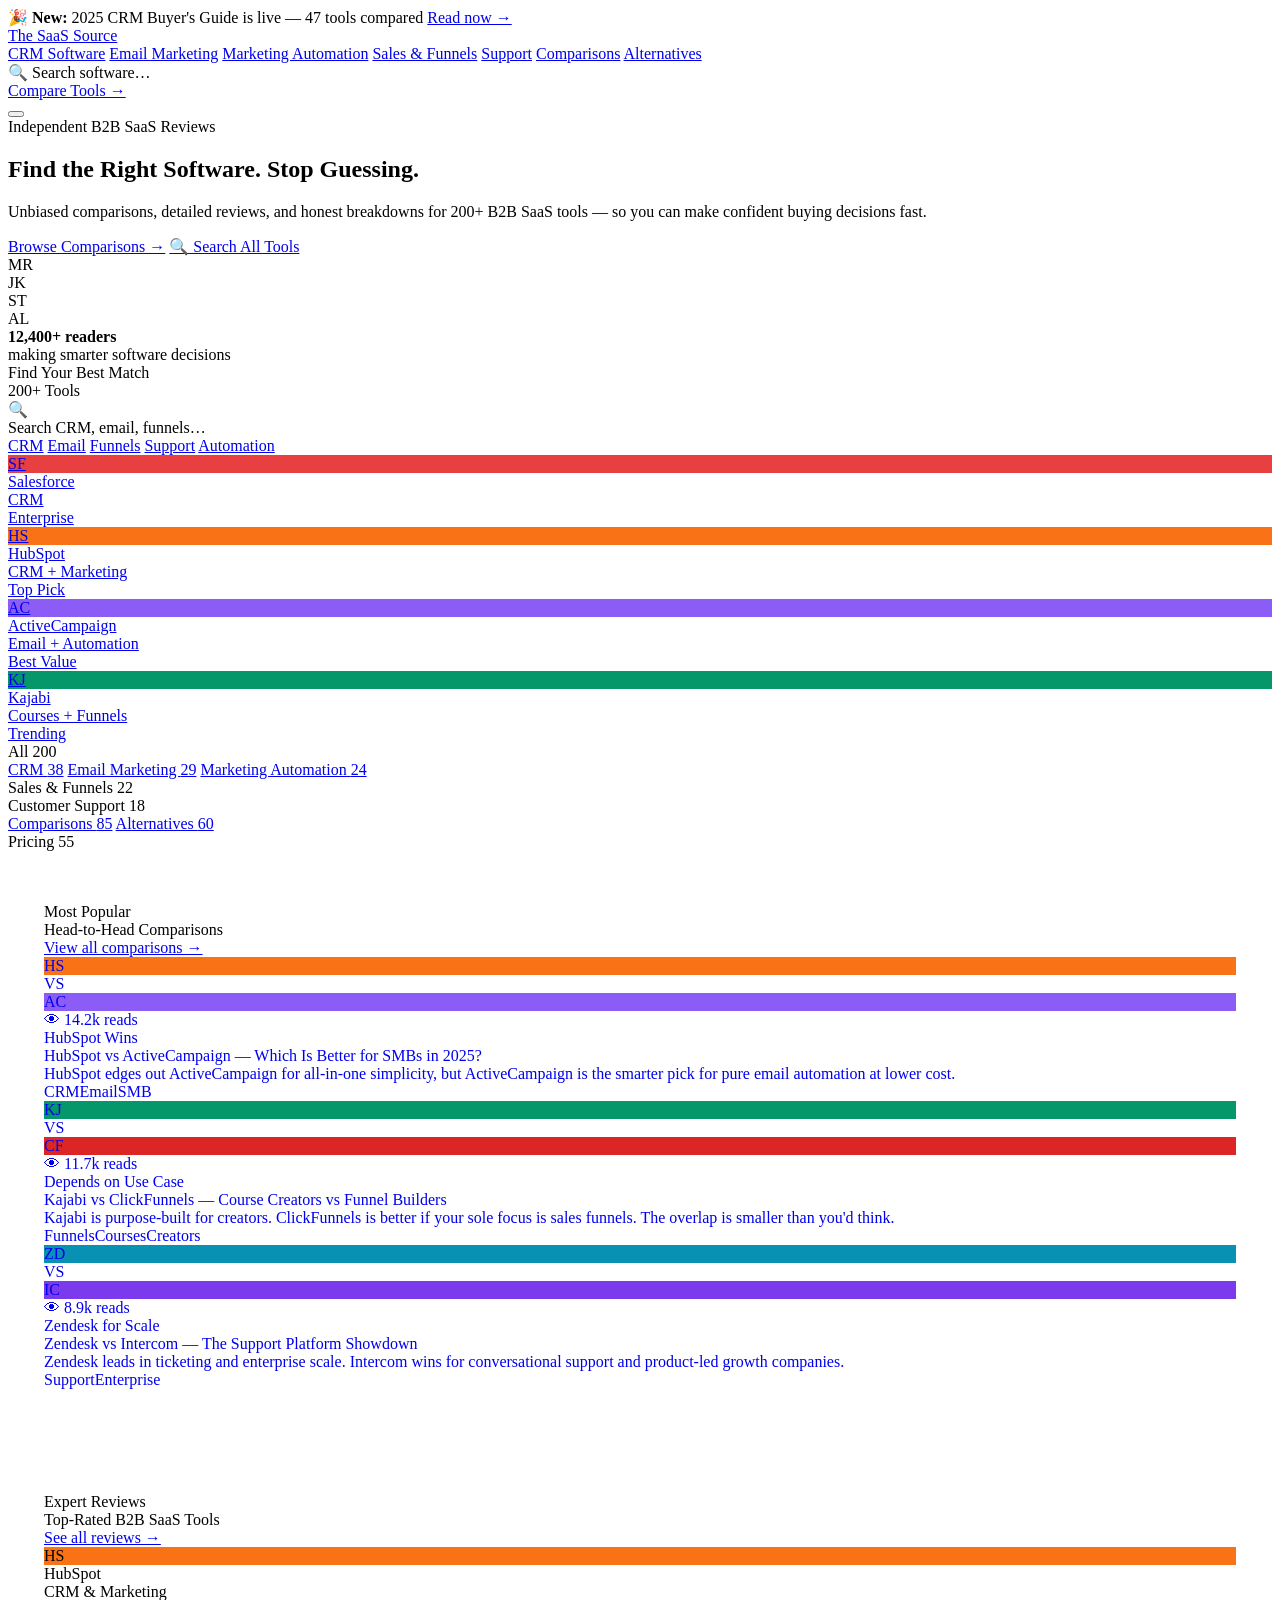
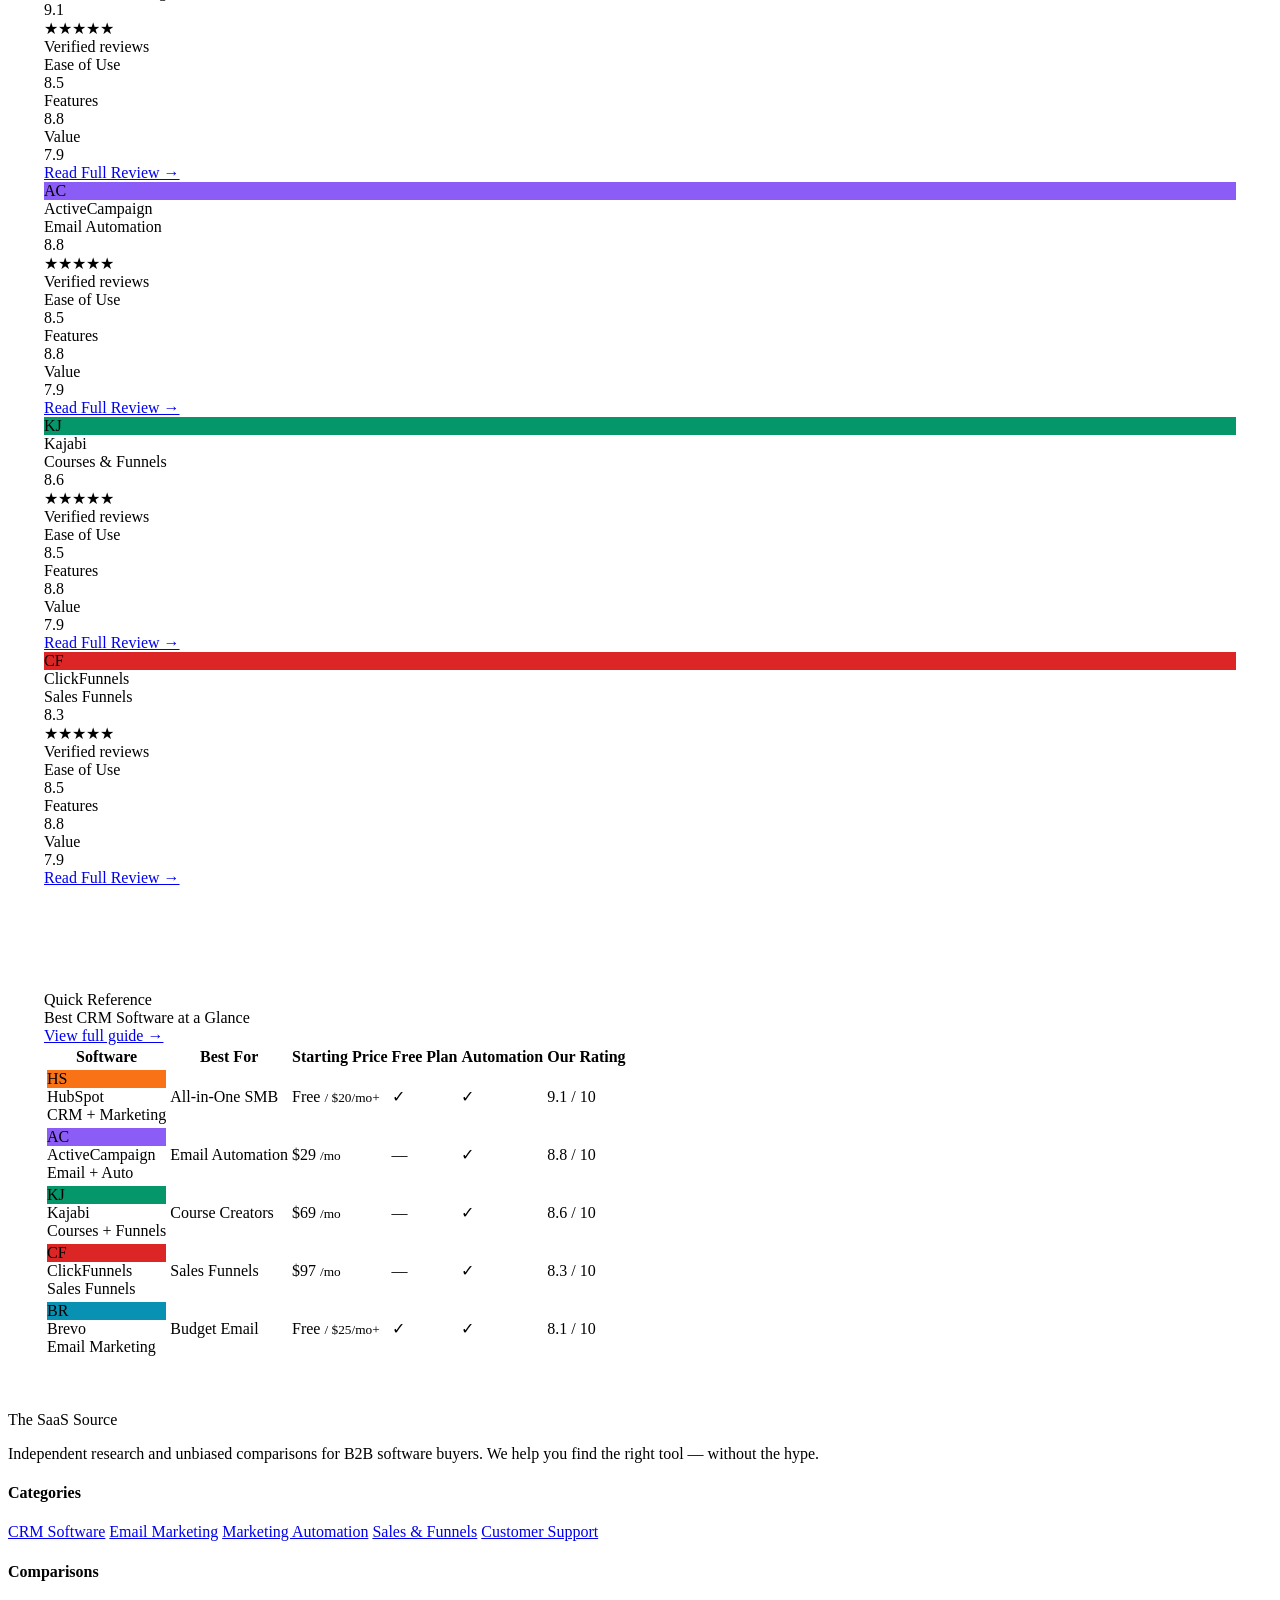
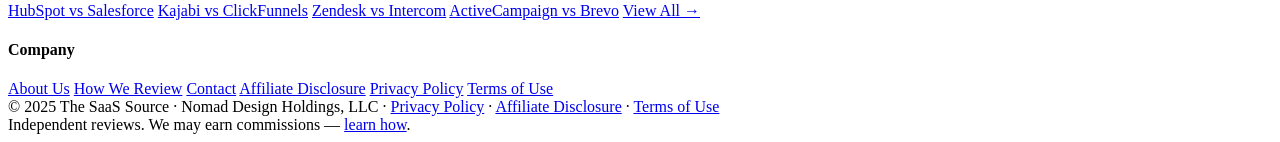
==== index.html @ ffb7ed8c "Add files via upload" ====
<!DOCTYPE html>
<html lang="en">
<head>
<meta charset="UTF-8">
<meta name="viewport" content="width=device-width, initial-scale=1.0">
<title>Home — The SaaS Source</title>
<link href="https://fonts.googleapis.com/css2?family=Syne:wght@400;600;700;800&family=DM+Sans:ital,opsz,wght@0,9..40,300;0,9..40,400;0,9..40,500;0,9..40,600;1,9..40,400&display=swap" rel="stylesheet">
<link rel="stylesheet" href="css/styles.css">
</head>
<body>
<!-- Announcement Bar -->
<div class="announce">
  <span>🎉 <strong>New:</strong> 2025 CRM Buyer's Guide is live — 47 tools compared</span>
  <a href="#">Read now →</a>
</div>
<!-- Navigation -->
<nav class="nav">
  <a href="index.html" class="nav-logo">
    <span class="nav-logo-text">The <span class="accent">SaaS</span> Source</span>
  </a>
  <div class="nav-links">
    <a href="category-crm.html" class="nav-link">CRM Software</a>
    <a href="category-email-marketing.html" class="nav-link">Email Marketing</a>
    <a href="category-marketing-automation.html" class="nav-link">Marketing Automation</a>
    <a href="#" class="nav-link">Sales & Funnels</a>
    <a href="#" class="nav-link">Support</a>
    <a href="comparison-template.html" class="nav-link">Comparisons</a>
    <a href="alternatives-template.html" class="nav-link">Alternatives</a>
  </div>
  <div class="nav-right">
    <div class="nav-search">🔍 Search software…</div>
    <a href="comparison-template.html" class="nav-btn">Compare Tools →</a>
  </div>
  <button class="nav-toggle"><span></span><span></span><span></span></button>
</nav>

<!-- Hero -->
<section class="hero">
  <div class="hero-left">
    <div class="hero-eyebrow"><div class="eyebrow-dot"></div> Independent B2B SaaS Reviews</div>
    <h1>Find the <span class="accent">Right Software.</span> Stop Guessing.</h1>
    <p class="hero-sub">Unbiased comparisons, detailed reviews, and honest breakdowns for 200+ B2B SaaS tools — so you can make confident buying decisions fast.</p>
    <div class="hero-actions">
      <a href="comparison-template.html" class="btn-primary">Browse Comparisons →</a>
      <a href="category-crm.html" class="btn-ghost">🔍 Search All Tools</a>
    </div>
    <div class="hero-social">
      <div class="s-avatars">
        <div class="s-avatar av1">MR</div>
        <div class="s-avatar av2">JK</div>
        <div class="s-avatar av3">ST</div>
        <div class="s-avatar av4">AL</div>
      </div>
      <div class="social-text"><strong>12,400+ readers</strong><br>making smarter software decisions</div>
    </div>
  </div>
  <div class="hero-right">
    <div class="hero-card">
      <div class="hc-header">
        <div class="hc-title">Find Your Best Match</div>
        <div class="hc-badge">200+ Tools</div>
      </div>
      <div class="hc-search"><span>🔍</span><div class="hc-search-text">Search CRM, email, funnels…</div></div>
      <div class="hc-tags">
        <a href="category-crm.html" class="hc-tag on">CRM</a>
        <a href="category-email-marketing.html" class="hc-tag">Email</a>
        <a href="#" class="hc-tag">Funnels</a>
        <a href="#" class="hc-tag">Support</a>
        <a href="category-marketing-automation.html" class="hc-tag">Automation</a>
      </div>
      <div class="hc-items">
        <a href="review-template.html" class="hc-item"><div class="hc-ico" style="background:#E84040;">SF</div><div class="hc-meta"><div class="hc-name">Salesforce</div><div class="hc-cat">CRM</div></div><div class="hc-pill pill-amber">Enterprise</div></a>
        <a href="review-template.html" class="hc-item"><div class="hc-ico" style="background:#F97316;">HS</div><div class="hc-meta"><div class="hc-name">HubSpot</div><div class="hc-cat">CRM + Marketing</div></div><div class="hc-pill pill-green">Top Pick</div></a>
        <a href="review-template.html" class="hc-item"><div class="hc-ico" style="background:#8B5CF6;">AC</div><div class="hc-meta"><div class="hc-name">ActiveCampaign</div><div class="hc-cat">Email + Automation</div></div><div class="hc-pill pill-blue">Best Value</div></a>
        <a href="review-template.html" class="hc-item"><div class="hc-ico" style="background:#059669;">KJ</div><div class="hc-meta"><div class="hc-name">Kajabi</div><div class="hc-cat">Courses + Funnels</div></div><div class="hc-pill pill-blue">Trending</div></a>
      </div>
    </div>
  </div>
</section>

<!-- Category Bar -->
<div class="catbar">
  <div class="catbar-inner">
    <div class="cat-item on">All <span class="cat-cnt">200</span></div>
    <a href="category-crm.html" class="cat-item">CRM <span class="cat-cnt">38</span></a>
    <a href="category-email-marketing.html" class="cat-item">Email Marketing <span class="cat-cnt">29</span></a>
    <a href="category-marketing-automation.html" class="cat-item">Marketing Automation <span class="cat-cnt">24</span></a>
    <div class="cat-item">Sales &amp; Funnels <span class="cat-cnt">22</span></div>
    <div class="cat-item">Customer Support <span class="cat-cnt">18</span></div>
    <a href="comparison-template.html" class="cat-item">Comparisons <span class="cat-cnt">85</span></a>
    <a href="alternatives-template.html" class="cat-item">Alternatives <span class="cat-cnt">60</span></a>
    <div class="cat-item">Pricing <span class="cat-cnt">55</span></div>
  </div>
</div>

<!-- Featured Comparisons -->
<section class="section-full">
  <div style="max-width:1200px;margin:0 auto;padding:52px 36px;">
    <div class="sec-head">
      <div>
        <div class="sec-eyebrow">Most Popular</div>
        <div class="sec-title">Head-to-Head Comparisons</div>
      </div>
      <a href="comparison-template.html" class="sec-link">View all comparisons →</a>
    </div>
    <div class="comp-grid">
      <a href="comparison-template.html" class="comp-card" style="text-decoration:none;">
        <div class="cc-top">
          <div class="vs-row"><div class="p-badge" style="background:#F97316;">HS</div><div class="vs-sep">VS</div><div class="p-badge" style="background:#8B5CF6;">AC</div></div>
          <div class="cc-meta"><div class="cc-reads">👁 14.2k reads</div><div class="cc-verdict">HubSpot Wins</div></div>
        </div>
        <div class="cc-body">
          <div class="cc-title">HubSpot vs ActiveCampaign — Which Is Better for SMBs in 2025?</div>
          <div class="cc-snip">HubSpot edges out ActiveCampaign for all-in-one simplicity, but ActiveCampaign is the smarter pick for pure email automation at lower cost.</div>
          <div class="cc-tags"><span class="cc-tag">CRM</span><span class="cc-tag">Email</span><span class="cc-tag">SMB</span></div>
        </div>
      </a>
      <a href="comparison-template.html" class="comp-card" style="text-decoration:none;">
        <div class="cc-top">
          <div class="vs-row"><div class="p-badge" style="background:#059669;">KJ</div><div class="vs-sep">VS</div><div class="p-badge" style="background:#DC2626;">CF</div></div>
          <div class="cc-meta"><div class="cc-reads">👁 11.7k reads</div><div class="cc-verdict">Depends on Use Case</div></div>
        </div>
        <div class="cc-body">
          <div class="cc-title">Kajabi vs ClickFunnels — Course Creators vs Funnel Builders</div>
          <div class="cc-snip">Kajabi is purpose-built for creators. ClickFunnels is better if your sole focus is sales funnels. The overlap is smaller than you'd think.</div>
          <div class="cc-tags"><span class="cc-tag">Funnels</span><span class="cc-tag">Courses</span><span class="cc-tag">Creators</span></div>
        </div>
      </a>
      <a href="comparison-template.html" class="comp-card" style="text-decoration:none;">
        <div class="cc-top">
          <div class="vs-row"><div class="p-badge" style="background:#0891B2;">ZD</div><div class="vs-sep">VS</div><div class="p-badge" style="background:#7C3AED;">IC</div></div>
          <div class="cc-meta"><div class="cc-reads">👁 8.9k reads</div><div class="cc-verdict">Zendesk for Scale</div></div>
        </div>
        <div class="cc-body">
          <div class="cc-title">Zendesk vs Intercom — The Support Platform Showdown</div>
          <div class="cc-snip">Zendesk leads in ticketing and enterprise scale. Intercom wins for conversational support and product-led growth companies.</div>
          <div class="cc-tags"><span class="cc-tag">Support</span><span class="cc-tag">Enterprise</span></div>
        </div>
      </a>
    </div>
  </div>
</section>

<!-- Top Reviewed -->
<section class="section-full alt">
  <div style="max-width:1200px;margin:0 auto;padding:52px 36px;">
    <div class="sec-head">
      <div>
        <div class="sec-eyebrow">Expert Reviews</div>
        <div class="sec-title">Top-Rated B2B SaaS Tools</div>
      </div>
      <a href="category-crm.html" class="sec-link">See all reviews →</a>
    </div>
    <div class="rev-grid">
<div class="rev-card">
  <div class="rev-stripe" style="background:#F97316;"></div>
  <div class="rev-body">
    <div class="rv-head">
      <div class="rv-logo" style="background:#F97316;">HS</div>
      <div><div class="rv-name">HubSpot</div><div class="rv-cat">CRM & Marketing</div></div>
    </div>
    <div class="rv-score">
      <div class="rv-num">9.1</div>
      <div><div class="rv-stars">★★★★★</div><div class="rv-cnt">Verified reviews</div></div>
    </div>
    <div class="rv-bars">
      <div class="rv-bar-row"><div class="rv-bar-lbl">Ease of Use</div><div class="rv-bar-track"><div class="rv-bar-fill" style="width:85%;"></div></div><div class="rv-bar-val">8.5</div></div>
      <div class="rv-bar-row"><div class="rv-bar-lbl">Features</div><div class="rv-bar-track"><div class="rv-bar-fill" style="width:88%;"></div></div><div class="rv-bar-val">8.8</div></div>
      <div class="rv-bar-row"><div class="rv-bar-lbl">Value</div><div class="rv-bar-track"><div class="rv-bar-fill" style="width:79%;"></div></div><div class="rv-bar-val">7.9</div></div>
    </div>
    <a href="review-template.html" class="rv-tag">Read Full Review →</a>
  </div>
</div><div class="rev-card">
  <div class="rev-stripe" style="background:#8B5CF6;"></div>
  <div class="rev-body">
    <div class="rv-head">
      <div class="rv-logo" style="background:#8B5CF6;">AC</div>
      <div><div class="rv-name">ActiveCampaign</div><div class="rv-cat">Email Automation</div></div>
    </div>
    <div class="rv-score">
      <div class="rv-num">8.8</div>
      <div><div class="rv-stars">★★★★★</div><div class="rv-cnt">Verified reviews</div></div>
    </div>
    <div class="rv-bars">
      <div class="rv-bar-row"><div class="rv-bar-lbl">Ease of Use</div><div class="rv-bar-track"><div class="rv-bar-fill" style="width:85%;"></div></div><div class="rv-bar-val">8.5</div></div>
      <div class="rv-bar-row"><div class="rv-bar-lbl">Features</div><div class="rv-bar-track"><div class="rv-bar-fill" style="width:88%;"></div></div><div class="rv-bar-val">8.8</div></div>
      <div class="rv-bar-row"><div class="rv-bar-lbl">Value</div><div class="rv-bar-track"><div class="rv-bar-fill" style="width:79%;"></div></div><div class="rv-bar-val">7.9</div></div>
    </div>
    <a href="review-template.html" class="rv-tag">Read Full Review →</a>
  </div>
</div><div class="rev-card">
  <div class="rev-stripe" style="background:#059669;"></div>
  <div class="rev-body">
    <div class="rv-head">
      <div class="rv-logo" style="background:#059669;">KJ</div>
      <div><div class="rv-name">Kajabi</div><div class="rv-cat">Courses & Funnels</div></div>
    </div>
    <div class="rv-score">
      <div class="rv-num">8.6</div>
      <div><div class="rv-stars">★★★★★</div><div class="rv-cnt">Verified reviews</div></div>
    </div>
    <div class="rv-bars">
      <div class="rv-bar-row"><div class="rv-bar-lbl">Ease of Use</div><div class="rv-bar-track"><div class="rv-bar-fill" style="width:85%;"></div></div><div class="rv-bar-val">8.5</div></div>
      <div class="rv-bar-row"><div class="rv-bar-lbl">Features</div><div class="rv-bar-track"><div class="rv-bar-fill" style="width:88%;"></div></div><div class="rv-bar-val">8.8</div></div>
      <div class="rv-bar-row"><div class="rv-bar-lbl">Value</div><div class="rv-bar-track"><div class="rv-bar-fill" style="width:79%;"></div></div><div class="rv-bar-val">7.9</div></div>
    </div>
    <a href="review-template.html" class="rv-tag">Read Full Review →</a>
  </div>
</div><div class="rev-card">
  <div class="rev-stripe" style="background:#DC2626;"></div>
  <div class="rev-body">
    <div class="rv-head">
      <div class="rv-logo" style="background:#DC2626;">CF</div>
      <div><div class="rv-name">ClickFunnels</div><div class="rv-cat">Sales Funnels</div></div>
    </div>
    <div class="rv-score">
      <div class="rv-num">8.3</div>
      <div><div class="rv-stars">★★★★★</div><div class="rv-cnt">Verified reviews</div></div>
    </div>
    <div class="rv-bars">
      <div class="rv-bar-row"><div class="rv-bar-lbl">Ease of Use</div><div class="rv-bar-track"><div class="rv-bar-fill" style="width:85%;"></div></div><div class="rv-bar-val">8.5</div></div>
      <div class="rv-bar-row"><div class="rv-bar-lbl">Features</div><div class="rv-bar-track"><div class="rv-bar-fill" style="width:88%;"></div></div><div class="rv-bar-val">8.8</div></div>
      <div class="rv-bar-row"><div class="rv-bar-lbl">Value</div><div class="rv-bar-track"><div class="rv-bar-fill" style="width:79%;"></div></div><div class="rv-bar-val">7.9</div></div>
    </div>
    <a href="review-template.html" class="rv-tag">Read Full Review →</a>
  </div>
</div>
    </div>
  </div>
</section>

<!-- Best-For Table -->
<section class="section-full">
  <div style="max-width:1200px;margin:0 auto;padding:52px 36px;">
    <div class="sec-head">
      <div>
        <div class="sec-eyebrow">Quick Reference</div>
        <div class="sec-title">Best CRM Software at a Glance</div>
      </div>
      <a href="category-crm.html" class="sec-link">View full guide →</a>
    </div>
    <div class="bf-wrap">
      <table class="bf">
        <thead><tr><th>Software</th><th>Best For</th><th>Starting Price</th><th>Free Plan</th><th>Automation</th><th>Our Rating</th></tr></thead>
        <tbody>
          <tr>
            <td><div class="td-prod"><div class="td-ico" style="background:#F97316;">HS</div><div><div class="td-name">HubSpot</div><div class="td-cat">CRM + Marketing</div></div></div></td>
            <td><span class="bf-pill bf-pill-blue">All-in-One SMB</span></td>
            <td><span class="td-price">Free <small>/ $20/mo+</small></span></td>
            <td><span class="check">✓</span></td>
            <td><span class="check">✓</span></td>
            <td><span class="bf-pill bf-pill-green">9.1 / 10</span></td>
          </tr>
          <tr>
            <td><div class="td-prod"><div class="td-ico" style="background:#8B5CF6;">AC</div><div><div class="td-name">ActiveCampaign</div><div class="td-cat">Email + Auto</div></div></div></td>
            <td><span class="bf-pill bf-pill-blue">Email Automation</span></td>
            <td><span class="td-price">$29 <small>/mo</small></span></td>
            <td><span class="cross">—</span></td>
            <td><span class="check">✓</span></td>
            <td><span class="bf-pill bf-pill-green">8.8 / 10</span></td>
          </tr>
          <tr>
            <td><div class="td-prod"><div class="td-ico" style="background:#059669;">KJ</div><div><div class="td-name">Kajabi</div><div class="td-cat">Courses + Funnels</div></div></div></td>
            <td><span class="bf-pill bf-pill-blue">Course Creators</span></td>
            <td><span class="td-price">$69 <small>/mo</small></span></td>
            <td><span class="cross">—</span></td>
            <td><span class="check">✓</span></td>
            <td><span class="bf-pill bf-pill-amber">8.6 / 10</span></td>
          </tr>
          <tr>
            <td><div class="td-prod"><div class="td-ico" style="background:#DC2626;">CF</div><div><div class="td-name">ClickFunnels</div><div class="td-cat">Sales Funnels</div></div></div></td>
            <td><span class="bf-pill bf-pill-blue">Sales Funnels</span></td>
            <td><span class="td-price">$97 <small>/mo</small></span></td>
            <td><span class="cross">—</span></td>
            <td><span class="check">✓</span></td>
            <td><span class="bf-pill bf-pill-amber">8.3 / 10</span></td>
          </tr>
          <tr>
            <td><div class="td-prod"><div class="td-ico" style="background:#0891B2;">BR</div><div><div class="td-name">Brevo</div><div class="td-cat">Email Marketing</div></div></div></td>
            <td><span class="bf-pill bf-pill-blue">Budget Email</span></td>
            <td><span class="td-price">Free <small>/ $25/mo+</small></span></td>
            <td><span class="check">✓</span></td>
            <td><span class="check">✓</span></td>
            <td><span class="bf-pill bf-pill-amber">8.1 / 10</span></td>
          </tr>
        </tbody>
      </table>
    </div>
  </div>
</section>

<!-- Footer -->
<footer class="footer">
  <div class="footer-grid">
    <div class="footer-brand">
      <div class="footer-logo">The <span class="accent">SaaS</span> Source</div>
      <p>Independent research and unbiased comparisons for B2B software buyers. We help you find the right tool — without the hype.</p>
    </div>
    <div class="footer-col">
      <h4>Categories</h4>
      <div class="footer-links">
        <a href="category-crm.html" class="footer-link">CRM Software</a>
        <a href="category-email-marketing.html" class="footer-link">Email Marketing</a>
        <a href="category-marketing-automation.html" class="footer-link">Marketing Automation</a>
        <a href="#" class="footer-link">Sales &amp; Funnels</a>
        <a href="#" class="footer-link">Customer Support</a>
      </div>
    </div>
    <div class="footer-col">
      <h4>Comparisons</h4>
      <div class="footer-links">
        <a href="comparison-template.html" class="footer-link">HubSpot vs Salesforce</a>
        <a href="#" class="footer-link">Kajabi vs ClickFunnels</a>
        <a href="#" class="footer-link">Zendesk vs Intercom</a>
        <a href="#" class="footer-link">ActiveCampaign vs Brevo</a>
        <a href="comparison-template.html" class="footer-link">View All →</a>
      </div>
    </div>
    <div class="footer-col">
      <h4>Company</h4>
      <div class="footer-links">
        <a href="about.html" class="footer-link">About Us</a>
        <a href="about.html#methodology" class="footer-link">How We Review</a>
        <a href="contact.html" class="footer-link">Contact</a>
        <a href="affiliate-disclosure.html" class="footer-link">Affiliate Disclosure</a>
        <a href="privacy-policy.html" class="footer-link">Privacy Policy</a>
        <a href="terms-of-use.html" class="footer-link">Terms of Use</a>
      </div>
    </div>
  </div>
  <div class="footer-bottom">
    <div class="footer-legal">© 2025 The SaaS Source · Nomad Design Holdings, LLC · <a href="privacy-policy.html">Privacy Policy</a> · <a href="affiliate-disclosure.html">Affiliate Disclosure</a> · <a href="terms-of-use.html">Terms of Use</a></div>
    <div class="footer-legal">Independent reviews. We may earn commissions — <a href="affiliate-disclosure.html">learn how</a>.</div>
  </div>
</footer>
</body>
</html>
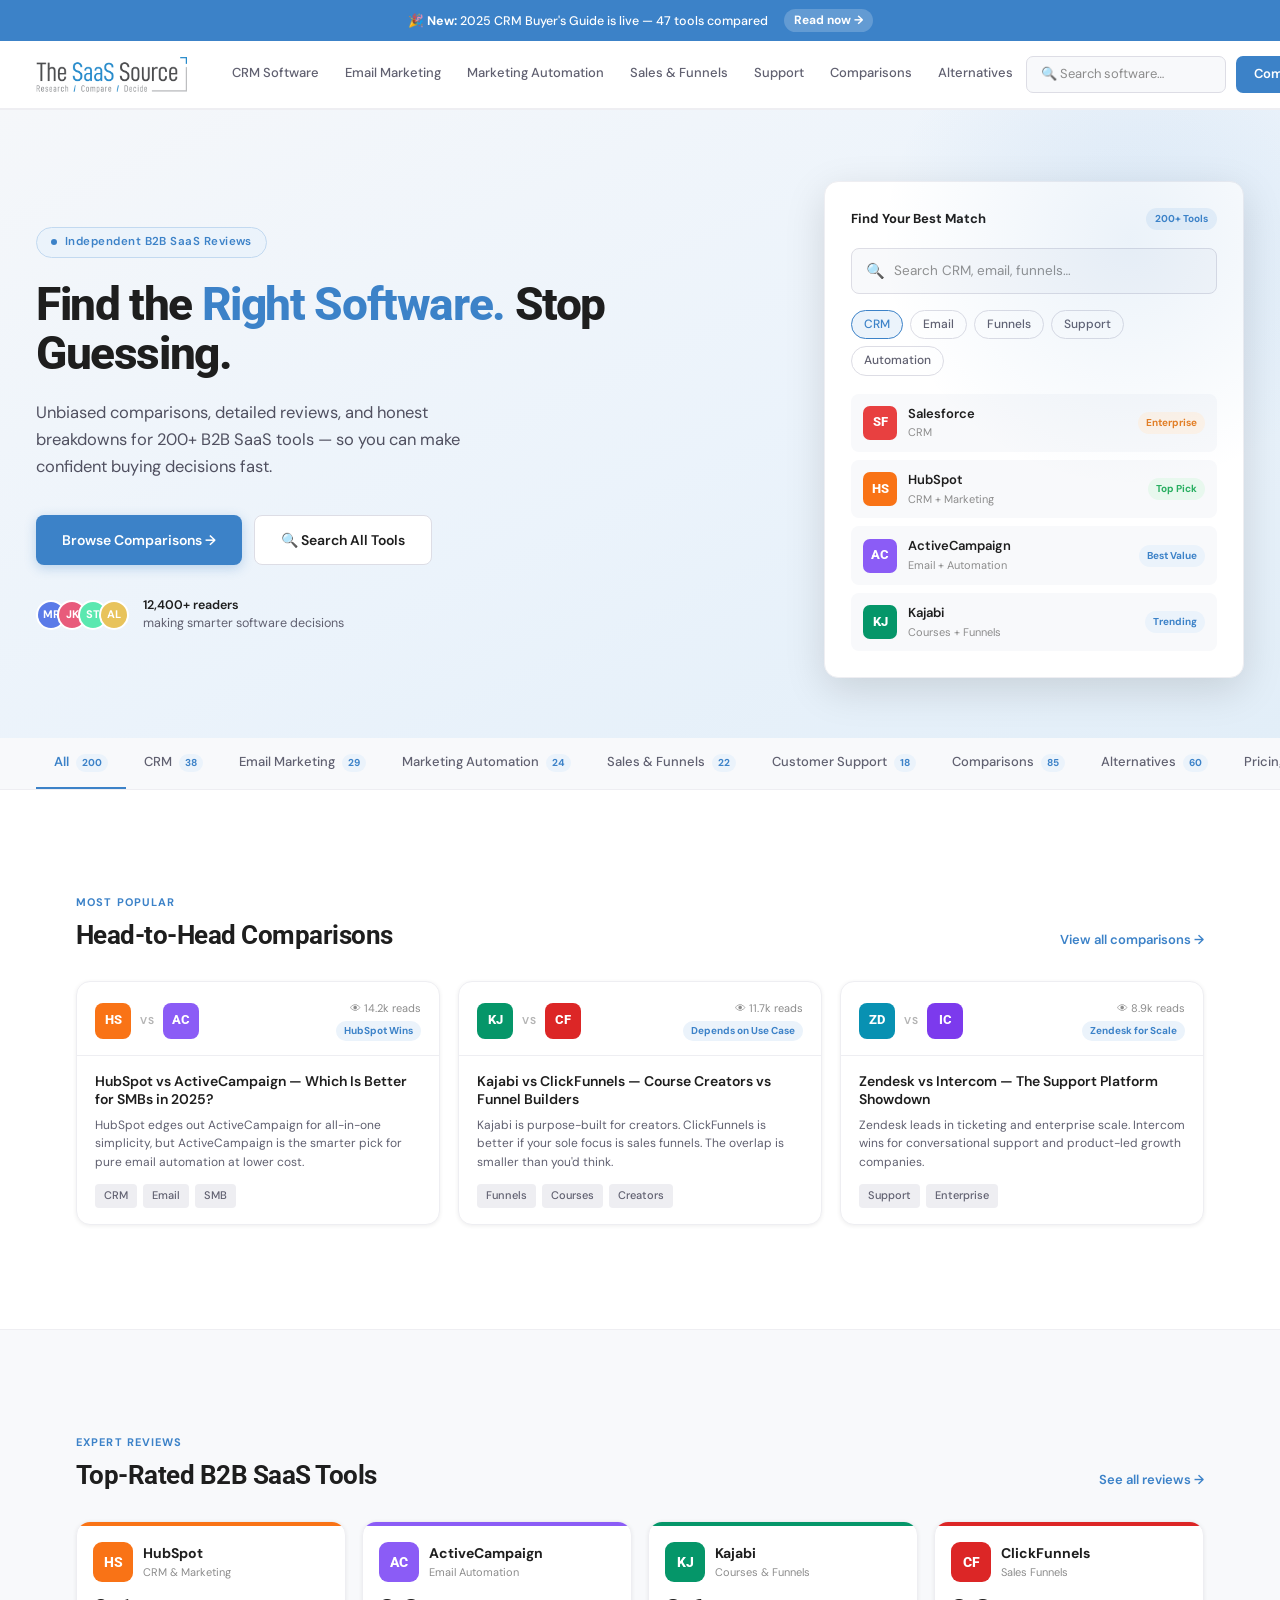
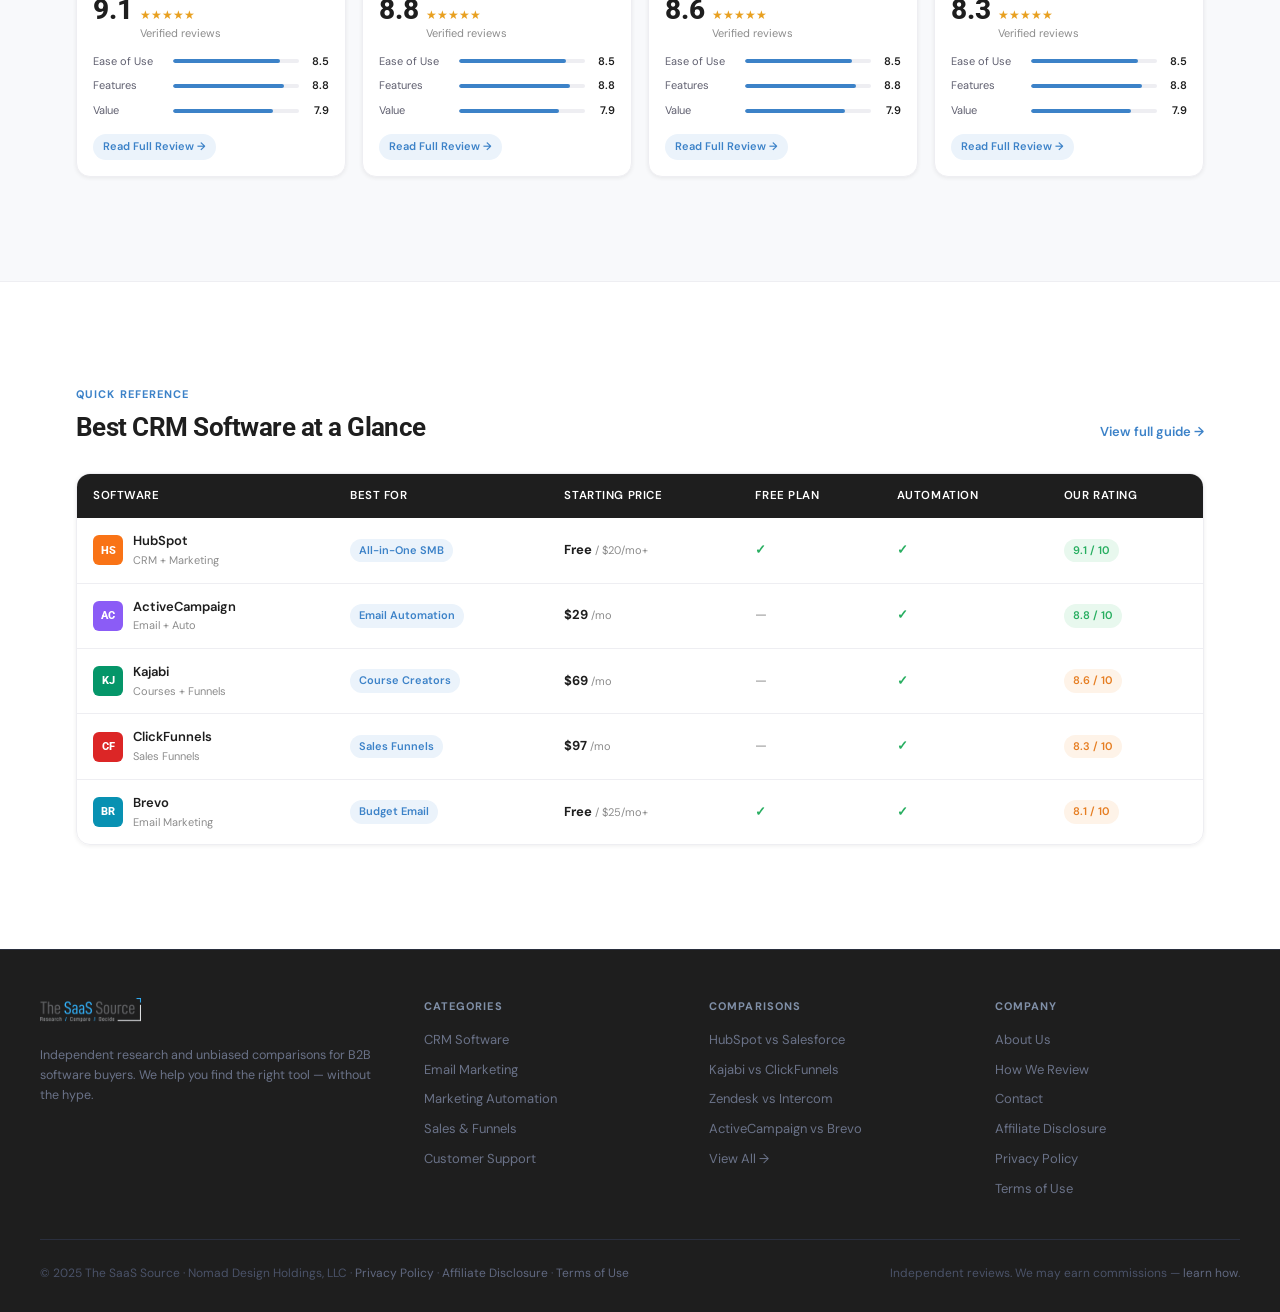
==== commit 465fbbff: "Add files via upload" ====
--- a/index.html
+++ b/index.html
@@ -1,337 +1,338 @@
-<!DOCTYPE html>
-<html lang="en">
-<head>
-<meta charset="UTF-8">
-<meta name="viewport" content="width=device-width, initial-scale=1.0">
-<title>Home — The SaaS Source</title>
-<link href="https://fonts.googleapis.com/css2?family=Syne:wght@400;600;700;800&family=DM+Sans:ital,opsz,wght@0,9..40,300;0,9..40,400;0,9..40,500;0,9..40,600;1,9..40,400&display=swap" rel="stylesheet">
-<link rel="stylesheet" href="css/styles.css">
-</head>
-<body>
-<!-- Announcement Bar -->
-<div class="announce">
-  <span>🎉 <strong>New:</strong> 2025 CRM Buyer's Guide is live — 47 tools compared</span>
-  <a href="#">Read now →</a>
-</div>
-<!-- Navigation -->
-<nav class="nav">
-  <a href="index.html" class="nav-logo">
-    <span class="nav-logo-text">The <span class="accent">SaaS</span> Source</span>
-  </a>
-  <div class="nav-links">
-    <a href="category-crm.html" class="nav-link">CRM Software</a>
-    <a href="category-email-marketing.html" class="nav-link">Email Marketing</a>
-    <a href="category-marketing-automation.html" class="nav-link">Marketing Automation</a>
-    <a href="#" class="nav-link">Sales & Funnels</a>
-    <a href="#" class="nav-link">Support</a>
-    <a href="comparison-template.html" class="nav-link">Comparisons</a>
-    <a href="alternatives-template.html" class="nav-link">Alternatives</a>
-  </div>
-  <div class="nav-right">
-    <div class="nav-search">🔍 Search software…</div>
-    <a href="comparison-template.html" class="nav-btn">Compare Tools →</a>
-  </div>
-  <button class="nav-toggle"><span></span><span></span><span></span></button>
-</nav>
-
-<!-- Hero -->
-<section class="hero">
-  <div class="hero-left">
-    <div class="hero-eyebrow"><div class="eyebrow-dot"></div> Independent B2B SaaS Reviews</div>
-    <h1>Find the <span class="accent">Right Software.</span> Stop Guessing.</h1>
-    <p class="hero-sub">Unbiased comparisons, detailed reviews, and honest breakdowns for 200+ B2B SaaS tools — so you can make confident buying decisions fast.</p>
-    <div class="hero-actions">
-      <a href="comparison-template.html" class="btn-primary">Browse Comparisons →</a>
-      <a href="category-crm.html" class="btn-ghost">🔍 Search All Tools</a>
-    </div>
-    <div class="hero-social">
-      <div class="s-avatars">
-        <div class="s-avatar av1">MR</div>
-        <div class="s-avatar av2">JK</div>
-        <div class="s-avatar av3">ST</div>
-        <div class="s-avatar av4">AL</div>
-      </div>
-      <div class="social-text"><strong>12,400+ readers</strong><br>making smarter software decisions</div>
-    </div>
-  </div>
-  <div class="hero-right">
-    <div class="hero-card">
-      <div class="hc-header">
-        <div class="hc-title">Find Your Best Match</div>
-        <div class="hc-badge">200+ Tools</div>
-      </div>
-      <div class="hc-search"><span>🔍</span><div class="hc-search-text">Search CRM, email, funnels…</div></div>
-      <div class="hc-tags">
-        <a href="category-crm.html" class="hc-tag on">CRM</a>
-        <a href="category-email-marketing.html" class="hc-tag">Email</a>
-        <a href="#" class="hc-tag">Funnels</a>
-        <a href="#" class="hc-tag">Support</a>
-        <a href="category-marketing-automation.html" class="hc-tag">Automation</a>
-      </div>
-      <div class="hc-items">
-        <a href="review-template.html" class="hc-item"><div class="hc-ico" style="background:#E84040;">SF</div><div class="hc-meta"><div class="hc-name">Salesforce</div><div class="hc-cat">CRM</div></div><div class="hc-pill pill-amber">Enterprise</div></a>
-        <a href="review-template.html" class="hc-item"><div class="hc-ico" style="background:#F97316;">HS</div><div class="hc-meta"><div class="hc-name">HubSpot</div><div class="hc-cat">CRM + Marketing</div></div><div class="hc-pill pill-green">Top Pick</div></a>
-        <a href="review-template.html" class="hc-item"><div class="hc-ico" style="background:#8B5CF6;">AC</div><div class="hc-meta"><div class="hc-name">ActiveCampaign</div><div class="hc-cat">Email + Automation</div></div><div class="hc-pill pill-blue">Best Value</div></a>
-        <a href="review-template.html" class="hc-item"><div class="hc-ico" style="background:#059669;">KJ</div><div class="hc-meta"><div class="hc-name">Kajabi</div><div class="hc-cat">Courses + Funnels</div></div><div class="hc-pill pill-blue">Trending</div></a>
-      </div>
-    </div>
-  </div>
-</section>
-
-<!-- Category Bar -->
-<div class="catbar">
-  <div class="catbar-inner">
-    <div class="cat-item on">All <span class="cat-cnt">200</span></div>
-    <a href="category-crm.html" class="cat-item">CRM <span class="cat-cnt">38</span></a>
-    <a href="category-email-marketing.html" class="cat-item">Email Marketing <span class="cat-cnt">29</span></a>
-    <a href="category-marketing-automation.html" class="cat-item">Marketing Automation <span class="cat-cnt">24</span></a>
-    <div class="cat-item">Sales &amp; Funnels <span class="cat-cnt">22</span></div>
-    <div class="cat-item">Customer Support <span class="cat-cnt">18</span></div>
-    <a href="comparison-template.html" class="cat-item">Comparisons <span class="cat-cnt">85</span></a>
-    <a href="alternatives-template.html" class="cat-item">Alternatives <span class="cat-cnt">60</span></a>
-    <div class="cat-item">Pricing <span class="cat-cnt">55</span></div>
-  </div>
-</div>
-
-<!-- Featured Comparisons -->
-<section class="section-full">
-  <div style="max-width:1200px;margin:0 auto;padding:52px 36px;">
-    <div class="sec-head">
-      <div>
-        <div class="sec-eyebrow">Most Popular</div>
-        <div class="sec-title">Head-to-Head Comparisons</div>
-      </div>
-      <a href="comparison-template.html" class="sec-link">View all comparisons →</a>
-    </div>
-    <div class="comp-grid">
-      <a href="comparison-template.html" class="comp-card" style="text-decoration:none;">
-        <div class="cc-top">
-          <div class="vs-row"><div class="p-badge" style="background:#F97316;">HS</div><div class="vs-sep">VS</div><div class="p-badge" style="background:#8B5CF6;">AC</div></div>
-          <div class="cc-meta"><div class="cc-reads">👁 14.2k reads</div><div class="cc-verdict">HubSpot Wins</div></div>
-        </div>
-        <div class="cc-body">
-          <div class="cc-title">HubSpot vs ActiveCampaign — Which Is Better for SMBs in 2025?</div>
-          <div class="cc-snip">HubSpot edges out ActiveCampaign for all-in-one simplicity, but ActiveCampaign is the smarter pick for pure email automation at lower cost.</div>
-          <div class="cc-tags"><span class="cc-tag">CRM</span><span class="cc-tag">Email</span><span class="cc-tag">SMB</span></div>
-        </div>
-      </a>
-      <a href="comparison-template.html" class="comp-card" style="text-decoration:none;">
-        <div class="cc-top">
-          <div class="vs-row"><div class="p-badge" style="background:#059669;">KJ</div><div class="vs-sep">VS</div><div class="p-badge" style="background:#DC2626;">CF</div></div>
-          <div class="cc-meta"><div class="cc-reads">👁 11.7k reads</div><div class="cc-verdict">Depends on Use Case</div></div>
-        </div>
-        <div class="cc-body">
-          <div class="cc-title">Kajabi vs ClickFunnels — Course Creators vs Funnel Builders</div>
-          <div class="cc-snip">Kajabi is purpose-built for creators. ClickFunnels is better if your sole focus is sales funnels. The overlap is smaller than you'd think.</div>
-          <div class="cc-tags"><span class="cc-tag">Funnels</span><span class="cc-tag">Courses</span><span class="cc-tag">Creators</span></div>
-        </div>
-      </a>
-      <a href="comparison-template.html" class="comp-card" style="text-decoration:none;">
-        <div class="cc-top">
-          <div class="vs-row"><div class="p-badge" style="background:#0891B2;">ZD</div><div class="vs-sep">VS</div><div class="p-badge" style="background:#7C3AED;">IC</div></div>
-          <div class="cc-meta"><div class="cc-reads">👁 8.9k reads</div><div class="cc-verdict">Zendesk for Scale</div></div>
-        </div>
-        <div class="cc-body">
-          <div class="cc-title">Zendesk vs Intercom — The Support Platform Showdown</div>
-          <div class="cc-snip">Zendesk leads in ticketing and enterprise scale. Intercom wins for conversational support and product-led growth companies.</div>
-          <div class="cc-tags"><span class="cc-tag">Support</span><span class="cc-tag">Enterprise</span></div>
-        </div>
-      </a>
-    </div>
-  </div>
-</section>
-
-<!-- Top Reviewed -->
-<section class="section-full alt">
-  <div style="max-width:1200px;margin:0 auto;padding:52px 36px;">
-    <div class="sec-head">
-      <div>
-        <div class="sec-eyebrow">Expert Reviews</div>
-        <div class="sec-title">Top-Rated B2B SaaS Tools</div>
-      </div>
-      <a href="category-crm.html" class="sec-link">See all reviews →</a>
-    </div>
-    <div class="rev-grid">
-<div class="rev-card">
-  <div class="rev-stripe" style="background:#F97316;"></div>
-  <div class="rev-body">
-    <div class="rv-head">
-      <div class="rv-logo" style="background:#F97316;">HS</div>
-      <div><div class="rv-name">HubSpot</div><div class="rv-cat">CRM & Marketing</div></div>
-    </div>
-    <div class="rv-score">
-      <div class="rv-num">9.1</div>
-      <div><div class="rv-stars">★★★★★</div><div class="rv-cnt">Verified reviews</div></div>
-    </div>
-    <div class="rv-bars">
-      <div class="rv-bar-row"><div class="rv-bar-lbl">Ease of Use</div><div class="rv-bar-track"><div class="rv-bar-fill" style="width:85%;"></div></div><div class="rv-bar-val">8.5</div></div>
-      <div class="rv-bar-row"><div class="rv-bar-lbl">Features</div><div class="rv-bar-track"><div class="rv-bar-fill" style="width:88%;"></div></div><div class="rv-bar-val">8.8</div></div>
-      <div class="rv-bar-row"><div class="rv-bar-lbl">Value</div><div class="rv-bar-track"><div class="rv-bar-fill" style="width:79%;"></div></div><div class="rv-bar-val">7.9</div></div>
-    </div>
-    <a href="review-template.html" class="rv-tag">Read Full Review →</a>
-  </div>
-</div><div class="rev-card">
-  <div class="rev-stripe" style="background:#8B5CF6;"></div>
-  <div class="rev-body">
-    <div class="rv-head">
-      <div class="rv-logo" style="background:#8B5CF6;">AC</div>
-      <div><div class="rv-name">ActiveCampaign</div><div class="rv-cat">Email Automation</div></div>
-    </div>
-    <div class="rv-score">
-      <div class="rv-num">8.8</div>
-      <div><div class="rv-stars">★★★★★</div><div class="rv-cnt">Verified reviews</div></div>
-    </div>
-    <div class="rv-bars">
-      <div class="rv-bar-row"><div class="rv-bar-lbl">Ease of Use</div><div class="rv-bar-track"><div class="rv-bar-fill" style="width:85%;"></div></div><div class="rv-bar-val">8.5</div></div>
-      <div class="rv-bar-row"><div class="rv-bar-lbl">Features</div><div class="rv-bar-track"><div class="rv-bar-fill" style="width:88%;"></div></div><div class="rv-bar-val">8.8</div></div>
-      <div class="rv-bar-row"><div class="rv-bar-lbl">Value</div><div class="rv-bar-track"><div class="rv-bar-fill" style="width:79%;"></div></div><div class="rv-bar-val">7.9</div></div>
-    </div>
-    <a href="review-template.html" class="rv-tag">Read Full Review →</a>
-  </div>
-</div><div class="rev-card">
-  <div class="rev-stripe" style="background:#059669;"></div>
-  <div class="rev-body">
-    <div class="rv-head">
-      <div class="rv-logo" style="background:#059669;">KJ</div>
-      <div><div class="rv-name">Kajabi</div><div class="rv-cat">Courses & Funnels</div></div>
-    </div>
-    <div class="rv-score">
-      <div class="rv-num">8.6</div>
-      <div><div class="rv-stars">★★★★★</div><div class="rv-cnt">Verified reviews</div></div>
-    </div>
-    <div class="rv-bars">
-      <div class="rv-bar-row"><div class="rv-bar-lbl">Ease of Use</div><div class="rv-bar-track"><div class="rv-bar-fill" style="width:85%;"></div></div><div class="rv-bar-val">8.5</div></div>
-      <div class="rv-bar-row"><div class="rv-bar-lbl">Features</div><div class="rv-bar-track"><div class="rv-bar-fill" style="width:88%;"></div></div><div class="rv-bar-val">8.8</div></div>
-      <div class="rv-bar-row"><div class="rv-bar-lbl">Value</div><div class="rv-bar-track"><div class="rv-bar-fill" style="width:79%;"></div></div><div class="rv-bar-val">7.9</div></div>
-    </div>
-    <a href="review-template.html" class="rv-tag">Read Full Review →</a>
-  </div>
-</div><div class="rev-card">
-  <div class="rev-stripe" style="background:#DC2626;"></div>
-  <div class="rev-body">
-    <div class="rv-head">
-      <div class="rv-logo" style="background:#DC2626;">CF</div>
-      <div><div class="rv-name">ClickFunnels</div><div class="rv-cat">Sales Funnels</div></div>
-    </div>
-    <div class="rv-score">
-      <div class="rv-num">8.3</div>
-      <div><div class="rv-stars">★★★★★</div><div class="rv-cnt">Verified reviews</div></div>
-    </div>
-    <div class="rv-bars">
-      <div class="rv-bar-row"><div class="rv-bar-lbl">Ease of Use</div><div class="rv-bar-track"><div class="rv-bar-fill" style="width:85%;"></div></div><div class="rv-bar-val">8.5</div></div>
-      <div class="rv-bar-row"><div class="rv-bar-lbl">Features</div><div class="rv-bar-track"><div class="rv-bar-fill" style="width:88%;"></div></div><div class="rv-bar-val">8.8</div></div>
-      <div class="rv-bar-row"><div class="rv-bar-lbl">Value</div><div class="rv-bar-track"><div class="rv-bar-fill" style="width:79%;"></div></div><div class="rv-bar-val">7.9</div></div>
-    </div>
-    <a href="review-template.html" class="rv-tag">Read Full Review →</a>
-  </div>
-</div>
-    </div>
-  </div>
-</section>
-
-<!-- Best-For Table -->
-<section class="section-full">
-  <div style="max-width:1200px;margin:0 auto;padding:52px 36px;">
-    <div class="sec-head">
-      <div>
-        <div class="sec-eyebrow">Quick Reference</div>
-        <div class="sec-title">Best CRM Software at a Glance</div>
-      </div>
-      <a href="category-crm.html" class="sec-link">View full guide →</a>
-    </div>
-    <div class="bf-wrap">
-      <table class="bf">
-        <thead><tr><th>Software</th><th>Best For</th><th>Starting Price</th><th>Free Plan</th><th>Automation</th><th>Our Rating</th></tr></thead>
-        <tbody>
-          <tr>
-            <td><div class="td-prod"><div class="td-ico" style="background:#F97316;">HS</div><div><div class="td-name">HubSpot</div><div class="td-cat">CRM + Marketing</div></div></div></td>
-            <td><span class="bf-pill bf-pill-blue">All-in-One SMB</span></td>
-            <td><span class="td-price">Free <small>/ $20/mo+</small></span></td>
-            <td><span class="check">✓</span></td>
-            <td><span class="check">✓</span></td>
-            <td><span class="bf-pill bf-pill-green">9.1 / 10</span></td>
-          </tr>
-          <tr>
-            <td><div class="td-prod"><div class="td-ico" style="background:#8B5CF6;">AC</div><div><div class="td-name">ActiveCampaign</div><div class="td-cat">Email + Auto</div></div></div></td>
-            <td><span class="bf-pill bf-pill-blue">Email Automation</span></td>
-            <td><span class="td-price">$29 <small>/mo</small></span></td>
-            <td><span class="cross">—</span></td>
-            <td><span class="check">✓</span></td>
-            <td><span class="bf-pill bf-pill-green">8.8 / 10</span></td>
-          </tr>
-          <tr>
-            <td><div class="td-prod"><div class="td-ico" style="background:#059669;">KJ</div><div><div class="td-name">Kajabi</div><div class="td-cat">Courses + Funnels</div></div></div></td>
-            <td><span class="bf-pill bf-pill-blue">Course Creators</span></td>
-            <td><span class="td-price">$69 <small>/mo</small></span></td>
-            <td><span class="cross">—</span></td>
-            <td><span class="check">✓</span></td>
-            <td><span class="bf-pill bf-pill-amber">8.6 / 10</span></td>
-          </tr>
-          <tr>
-            <td><div class="td-prod"><div class="td-ico" style="background:#DC2626;">CF</div><div><div class="td-name">ClickFunnels</div><div class="td-cat">Sales Funnels</div></div></div></td>
-            <td><span class="bf-pill bf-pill-blue">Sales Funnels</span></td>
-            <td><span class="td-price">$97 <small>/mo</small></span></td>
-            <td><span class="cross">—</span></td>
-            <td><span class="check">✓</span></td>
-            <td><span class="bf-pill bf-pill-amber">8.3 / 10</span></td>
-          </tr>
-          <tr>
-            <td><div class="td-prod"><div class="td-ico" style="background:#0891B2;">BR</div><div><div class="td-name">Brevo</div><div class="td-cat">Email Marketing</div></div></div></td>
-            <td><span class="bf-pill bf-pill-blue">Budget Email</span></td>
-            <td><span class="td-price">Free <small>/ $25/mo+</small></span></td>
-            <td><span class="check">✓</span></td>
-            <td><span class="check">✓</span></td>
-            <td><span class="bf-pill bf-pill-amber">8.1 / 10</span></td>
-          </tr>
-        </tbody>
-      </table>
-    </div>
-  </div>
-</section>
-
-<!-- Footer -->
-<footer class="footer">
-  <div class="footer-grid">
-    <div class="footer-brand">
-      <div class="footer-logo">The <span class="accent">SaaS</span> Source</div>
-      <p>Independent research and unbiased comparisons for B2B software buyers. We help you find the right tool — without the hype.</p>
-    </div>
-    <div class="footer-col">
-      <h4>Categories</h4>
-      <div class="footer-links">
-        <a href="category-crm.html" class="footer-link">CRM Software</a>
-        <a href="category-email-marketing.html" class="footer-link">Email Marketing</a>
-        <a href="category-marketing-automation.html" class="footer-link">Marketing Automation</a>
-        <a href="#" class="footer-link">Sales &amp; Funnels</a>
-        <a href="#" class="footer-link">Customer Support</a>
-      </div>
-    </div>
-    <div class="footer-col">
-      <h4>Comparisons</h4>
-      <div class="footer-links">
-        <a href="comparison-template.html" class="footer-link">HubSpot vs Salesforce</a>
-        <a href="#" class="footer-link">Kajabi vs ClickFunnels</a>
-        <a href="#" class="footer-link">Zendesk vs Intercom</a>
-        <a href="#" class="footer-link">ActiveCampaign vs Brevo</a>
-        <a href="comparison-template.html" class="footer-link">View All →</a>
-      </div>
-    </div>
-    <div class="footer-col">
-      <h4>Company</h4>
-      <div class="footer-links">
-        <a href="about.html" class="footer-link">About Us</a>
-        <a href="about.html#methodology" class="footer-link">How We Review</a>
-        <a href="contact.html" class="footer-link">Contact</a>
-        <a href="affiliate-disclosure.html" class="footer-link">Affiliate Disclosure</a>
-        <a href="privacy-policy.html" class="footer-link">Privacy Policy</a>
-        <a href="terms-of-use.html" class="footer-link">Terms of Use</a>
-      </div>
-    </div>
-  </div>
-  <div class="footer-bottom">
-    <div class="footer-legal">© 2025 The SaaS Source · Nomad Design Holdings, LLC · <a href="privacy-policy.html">Privacy Policy</a> · <a href="affiliate-disclosure.html">Affiliate Disclosure</a> · <a href="terms-of-use.html">Terms of Use</a></div>
-    <div class="footer-legal">Independent reviews. We may earn commissions — <a href="affiliate-disclosure.html">learn how</a>.</div>
-  </div>
-</footer>
-</body>
-</html>
+<!DOCTYPE html>
+<html lang="en">
+<head>
+<meta charset="UTF-8">
+<meta name="viewport" content="width=device-width, initial-scale=1.0">
+<title>Home — The SaaS Source</title>
+<link href="https://fonts.googleapis.com/css2?family=Roboto:wght@400;500;700;900&family=DM+Sans:ital,opsz,wght@0,9..40,300;0,9..40,400;0,9..40,500;0,9..40,600;1,9..40,400&display=swap" rel="stylesheet">
+<link rel="stylesheet" href="css/styles.css">
+</head>
+<body>
+<!-- Announcement Bar -->
+<div class="announce">
+  <span>🎉 <strong>New:</strong> 2025 CRM Buyer's Guide is live — 47 tools compared</span>
+  <a href="#">Read now →</a>
+</div>
+<!-- Navigation -->
+<nav class="nav">
+  <a href="index.html" class="nav-logo">
+    <img src="images/logo.png" alt="The SaaS Source" class="nav-logo-img">
+  </a>
+  <div class="nav-links">
+    <a href="category-crm.html" class="nav-link">CRM Software</a>
+    <a href="category-email-marketing.html" class="nav-link">Email Marketing</a>
+    <a href="category-marketing-automation.html" class="nav-link">Marketing Automation</a>
+    <a href="#" class="nav-link">Sales & Funnels</a>
+    <a href="#" class="nav-link">Support</a>
+    <a href="comparison-template.html" class="nav-link">Comparisons</a>
+    <a href="alternatives-template.html" class="nav-link">Alternatives</a>
+  </div>
+  <div class="nav-right">
+    <div class="nav-search">🔍 Search software…</div>
+    <a href="comparison-template.html" class="nav-btn">Compare Tools →</a>
+  </div>
+  <button class="nav-toggle"><span></span><span></span><span></span></button>
+</nav>
+
+<!-- Hero -->
+<section class="hero">
+  <div class="hero-inner">
+  <div class="hero-left">
+    <div class="hero-eyebrow"><div class="eyebrow-dot"></div> Independent B2B SaaS Reviews</div>
+    <h1>Find the <span class="accent">Right Software.</span> Stop Guessing.</h1>
+    <p class="hero-sub">Unbiased comparisons, detailed reviews, and honest breakdowns for 200+ B2B SaaS tools — so you can make confident buying decisions fast.</p>
+    <div class="hero-actions">
+      <a href="comparison-template.html" class="btn-primary">Browse Comparisons →</a>
+      <a href="category-crm.html" class="btn-ghost">🔍 Search All Tools</a>
+    </div>
+    <div class="hero-social">
+      <div class="s-avatars">
+        <div class="s-avatar av1">MR</div>
+        <div class="s-avatar av2">JK</div>
+        <div class="s-avatar av3">ST</div>
+        <div class="s-avatar av4">AL</div>
+      </div>
+      <div class="social-text"><strong>12,400+ readers</strong><br>making smarter software decisions</div>
+    </div>
+  </div>
+  <div class="hero-right">
+    <div class="hero-card">
+      <div class="hc-header">
+        <div class="hc-title">Find Your Best Match</div>
+        <div class="hc-badge">200+ Tools</div>
+      </div>
+      <div class="hc-search"><span>🔍</span><div class="hc-search-text">Search CRM, email, funnels…</div></div>
+      <div class="hc-tags">
+        <a href="category-crm.html" class="hc-tag on">CRM</a>
+        <a href="category-email-marketing.html" class="hc-tag">Email</a>
+        <a href="#" class="hc-tag">Funnels</a>
+        <a href="#" class="hc-tag">Support</a>
+        <a href="category-marketing-automation.html" class="hc-tag">Automation</a>
+      </div>
+      <div class="hc-items">
+        <a href="review-template.html" class="hc-item"><div class="hc-ico" style="background:#E84040;">SF</div><div class="hc-meta"><div class="hc-name">Salesforce</div><div class="hc-cat">CRM</div></div><div class="hc-pill pill-amber">Enterprise</div></a>
+        <a href="review-template.html" class="hc-item"><div class="hc-ico" style="background:#F97316;">HS</div><div class="hc-meta"><div class="hc-name">HubSpot</div><div class="hc-cat">CRM + Marketing</div></div><div class="hc-pill pill-green">Top Pick</div></a>
+        <a href="review-template.html" class="hc-item"><div class="hc-ico" style="background:#8B5CF6;">AC</div><div class="hc-meta"><div class="hc-name">ActiveCampaign</div><div class="hc-cat">Email + Automation</div></div><div class="hc-pill pill-blue">Best Value</div></a>
+        <a href="review-template.html" class="hc-item"><div class="hc-ico" style="background:#059669;">KJ</div><div class="hc-meta"><div class="hc-name">Kajabi</div><div class="hc-cat">Courses + Funnels</div></div><div class="hc-pill pill-blue">Trending</div></a>
+      </div>
+    </div>
+  </div>
+</section>
+
+<!-- Category Bar -->
+<div class="catbar">
+  <div class="catbar-inner">
+    <div class="cat-item on">All <span class="cat-cnt">200</span></div>
+    <a href="category-crm.html" class="cat-item">CRM <span class="cat-cnt">38</span></a>
+    <a href="category-email-marketing.html" class="cat-item">Email Marketing <span class="cat-cnt">29</span></a>
+    <a href="category-marketing-automation.html" class="cat-item">Marketing Automation <span class="cat-cnt">24</span></a>
+    <div class="cat-item">Sales &amp; Funnels <span class="cat-cnt">22</span></div>
+    <div class="cat-item">Customer Support <span class="cat-cnt">18</span></div>
+    <a href="comparison-template.html" class="cat-item">Comparisons <span class="cat-cnt">85</span></a>
+    <a href="alternatives-template.html" class="cat-item">Alternatives <span class="cat-cnt">60</span></a>
+    <div class="cat-item">Pricing <span class="cat-cnt">55</span></div>
+  </div>
+</div>
+
+<!-- Featured Comparisons -->
+<section class="section-full">
+  <div style="max-width:1200px;margin:0 auto;padding:52px 36px;">
+    <div class="sec-head">
+      <div>
+        <div class="sec-eyebrow">Most Popular</div>
+        <div class="sec-title">Head-to-Head Comparisons</div>
+      </div>
+      <a href="comparison-template.html" class="sec-link">View all comparisons →</a>
+    </div>
+    <div class="comp-grid">
+      <a href="comparison-template.html" class="comp-card" style="text-decoration:none;">
+        <div class="cc-top">
+          <div class="vs-row"><div class="p-badge" style="background:#F97316;">HS</div><div class="vs-sep">VS</div><div class="p-badge" style="background:#8B5CF6;">AC</div></div>
+          <div class="cc-meta"><div class="cc-reads">👁 14.2k reads</div><div class="cc-verdict">HubSpot Wins</div></div>
+        </div>
+        <div class="cc-body">
+          <div class="cc-title">HubSpot vs ActiveCampaign — Which Is Better for SMBs in 2025?</div>
+          <div class="cc-snip">HubSpot edges out ActiveCampaign for all-in-one simplicity, but ActiveCampaign is the smarter pick for pure email automation at lower cost.</div>
+          <div class="cc-tags"><span class="cc-tag">CRM</span><span class="cc-tag">Email</span><span class="cc-tag">SMB</span></div>
+        </div>
+      </a>
+      <a href="comparison-template.html" class="comp-card" style="text-decoration:none;">
+        <div class="cc-top">
+          <div class="vs-row"><div class="p-badge" style="background:#059669;">KJ</div><div class="vs-sep">VS</div><div class="p-badge" style="background:#DC2626;">CF</div></div>
+          <div class="cc-meta"><div class="cc-reads">👁 11.7k reads</div><div class="cc-verdict">Depends on Use Case</div></div>
+        </div>
+        <div class="cc-body">
+          <div class="cc-title">Kajabi vs ClickFunnels — Course Creators vs Funnel Builders</div>
+          <div class="cc-snip">Kajabi is purpose-built for creators. ClickFunnels is better if your sole focus is sales funnels. The overlap is smaller than you'd think.</div>
+          <div class="cc-tags"><span class="cc-tag">Funnels</span><span class="cc-tag">Courses</span><span class="cc-tag">Creators</span></div>
+        </div>
+      </a>
+      <a href="comparison-template.html" class="comp-card" style="text-decoration:none;">
+        <div class="cc-top">
+          <div class="vs-row"><div class="p-badge" style="background:#0891B2;">ZD</div><div class="vs-sep">VS</div><div class="p-badge" style="background:#7C3AED;">IC</div></div>
+          <div class="cc-meta"><div class="cc-reads">👁 8.9k reads</div><div class="cc-verdict">Zendesk for Scale</div></div>
+        </div>
+        <div class="cc-body">
+          <div class="cc-title">Zendesk vs Intercom — The Support Platform Showdown</div>
+          <div class="cc-snip">Zendesk leads in ticketing and enterprise scale. Intercom wins for conversational support and product-led growth companies.</div>
+          <div class="cc-tags"><span class="cc-tag">Support</span><span class="cc-tag">Enterprise</span></div>
+        </div>
+      </a>
+    </div>
+  </div>
+</section>
+
+<!-- Top Reviewed -->
+<section class="section-full alt">
+  <div style="max-width:1200px;margin:0 auto;padding:52px 36px;">
+    <div class="sec-head">
+      <div>
+        <div class="sec-eyebrow">Expert Reviews</div>
+        <div class="sec-title">Top-Rated B2B SaaS Tools</div>
+      </div>
+      <a href="category-crm.html" class="sec-link">See all reviews →</a>
+    </div>
+    <div class="rev-grid">
+<div class="rev-card">
+  <div class="rev-stripe" style="background:#F97316;"></div>
+  <div class="rev-body">
+    <div class="rv-head">
+      <div class="rv-logo" style="background:#F97316;">HS</div>
+      <div><div class="rv-name">HubSpot</div><div class="rv-cat">CRM & Marketing</div></div>
+    </div>
+    <div class="rv-score">
+      <div class="rv-num">9.1</div>
+      <div><div class="rv-stars">★★★★★</div><div class="rv-cnt">Verified reviews</div></div>
+    </div>
+    <div class="rv-bars">
+      <div class="rv-bar-row"><div class="rv-bar-lbl">Ease of Use</div><div class="rv-bar-track"><div class="rv-bar-fill" style="width:85%;"></div></div><div class="rv-bar-val">8.5</div></div>
+      <div class="rv-bar-row"><div class="rv-bar-lbl">Features</div><div class="rv-bar-track"><div class="rv-bar-fill" style="width:88%;"></div></div><div class="rv-bar-val">8.8</div></div>
+      <div class="rv-bar-row"><div class="rv-bar-lbl">Value</div><div class="rv-bar-track"><div class="rv-bar-fill" style="width:79%;"></div></div><div class="rv-bar-val">7.9</div></div>
+    </div>
+    <a href="review-template.html" class="rv-tag">Read Full Review →</a>
+  </div>
+</div><div class="rev-card">
+  <div class="rev-stripe" style="background:#8B5CF6;"></div>
+  <div class="rev-body">
+    <div class="rv-head">
+      <div class="rv-logo" style="background:#8B5CF6;">AC</div>
+      <div><div class="rv-name">ActiveCampaign</div><div class="rv-cat">Email Automation</div></div>
+    </div>
+    <div class="rv-score">
+      <div class="rv-num">8.8</div>
+      <div><div class="rv-stars">★★★★★</div><div class="rv-cnt">Verified reviews</div></div>
+    </div>
+    <div class="rv-bars">
+      <div class="rv-bar-row"><div class="rv-bar-lbl">Ease of Use</div><div class="rv-bar-track"><div class="rv-bar-fill" style="width:85%;"></div></div><div class="rv-bar-val">8.5</div></div>
+      <div class="rv-bar-row"><div class="rv-bar-lbl">Features</div><div class="rv-bar-track"><div class="rv-bar-fill" style="width:88%;"></div></div><div class="rv-bar-val">8.8</div></div>
+      <div class="rv-bar-row"><div class="rv-bar-lbl">Value</div><div class="rv-bar-track"><div class="rv-bar-fill" style="width:79%;"></div></div><div class="rv-bar-val">7.9</div></div>
+    </div>
+    <a href="review-template.html" class="rv-tag">Read Full Review →</a>
+  </div>
+</div><div class="rev-card">
+  <div class="rev-stripe" style="background:#059669;"></div>
+  <div class="rev-body">
+    <div class="rv-head">
+      <div class="rv-logo" style="background:#059669;">KJ</div>
+      <div><div class="rv-name">Kajabi</div><div class="rv-cat">Courses & Funnels</div></div>
+    </div>
+    <div class="rv-score">
+      <div class="rv-num">8.6</div>
+      <div><div class="rv-stars">★★★★★</div><div class="rv-cnt">Verified reviews</div></div>
+    </div>
+    <div class="rv-bars">
+      <div class="rv-bar-row"><div class="rv-bar-lbl">Ease of Use</div><div class="rv-bar-track"><div class="rv-bar-fill" style="width:85%;"></div></div><div class="rv-bar-val">8.5</div></div>
+      <div class="rv-bar-row"><div class="rv-bar-lbl">Features</div><div class="rv-bar-track"><div class="rv-bar-fill" style="width:88%;"></div></div><div class="rv-bar-val">8.8</div></div>
+      <div class="rv-bar-row"><div class="rv-bar-lbl">Value</div><div class="rv-bar-track"><div class="rv-bar-fill" style="width:79%;"></div></div><div class="rv-bar-val">7.9</div></div>
+    </div>
+    <a href="review-template.html" class="rv-tag">Read Full Review →</a>
+  </div>
+</div><div class="rev-card">
+  <div class="rev-stripe" style="background:#DC2626;"></div>
+  <div class="rev-body">
+    <div class="rv-head">
+      <div class="rv-logo" style="background:#DC2626;">CF</div>
+      <div><div class="rv-name">ClickFunnels</div><div class="rv-cat">Sales Funnels</div></div>
+    </div>
+    <div class="rv-score">
+      <div class="rv-num">8.3</div>
+      <div><div class="rv-stars">★★★★★</div><div class="rv-cnt">Verified reviews</div></div>
+    </div>
+    <div class="rv-bars">
+      <div class="rv-bar-row"><div class="rv-bar-lbl">Ease of Use</div><div class="rv-bar-track"><div class="rv-bar-fill" style="width:85%;"></div></div><div class="rv-bar-val">8.5</div></div>
+      <div class="rv-bar-row"><div class="rv-bar-lbl">Features</div><div class="rv-bar-track"><div class="rv-bar-fill" style="width:88%;"></div></div><div class="rv-bar-val">8.8</div></div>
+      <div class="rv-bar-row"><div class="rv-bar-lbl">Value</div><div class="rv-bar-track"><div class="rv-bar-fill" style="width:79%;"></div></div><div class="rv-bar-val">7.9</div></div>
+    </div>
+    <a href="review-template.html" class="rv-tag">Read Full Review →</a>
+  </div>
+</div>
+    </div>
+  </div>
+</section>
+
+<!-- Best-For Table -->
+<section class="section-full">
+  <div style="max-width:1200px;margin:0 auto;padding:52px 36px;">
+    <div class="sec-head">
+      <div>
+        <div class="sec-eyebrow">Quick Reference</div>
+        <div class="sec-title">Best CRM Software at a Glance</div>
+      </div>
+      <a href="category-crm.html" class="sec-link">View full guide →</a>
+    </div>
+    <div class="bf-wrap">
+      <table class="bf">
+        <thead><tr><th>Software</th><th>Best For</th><th>Starting Price</th><th>Free Plan</th><th>Automation</th><th>Our Rating</th></tr></thead>
+        <tbody>
+          <tr>
+            <td><div class="td-prod"><div class="td-ico" style="background:#F97316;">HS</div><div><div class="td-name">HubSpot</div><div class="td-cat">CRM + Marketing</div></div></div></td>
+            <td><span class="bf-pill bf-pill-blue">All-in-One SMB</span></td>
+            <td><span class="td-price">Free <small>/ $20/mo+</small></span></td>
+            <td><span class="check">✓</span></td>
+            <td><span class="check">✓</span></td>
+            <td><span class="bf-pill bf-pill-green">9.1 / 10</span></td>
+          </tr>
+          <tr>
+            <td><div class="td-prod"><div class="td-ico" style="background:#8B5CF6;">AC</div><div><div class="td-name">ActiveCampaign</div><div class="td-cat">Email + Auto</div></div></div></td>
+            <td><span class="bf-pill bf-pill-blue">Email Automation</span></td>
+            <td><span class="td-price">$29 <small>/mo</small></span></td>
+            <td><span class="cross">—</span></td>
+            <td><span class="check">✓</span></td>
+            <td><span class="bf-pill bf-pill-green">8.8 / 10</span></td>
+          </tr>
+          <tr>
+            <td><div class="td-prod"><div class="td-ico" style="background:#059669;">KJ</div><div><div class="td-name">Kajabi</div><div class="td-cat">Courses + Funnels</div></div></div></td>
+            <td><span class="bf-pill bf-pill-blue">Course Creators</span></td>
+            <td><span class="td-price">$69 <small>/mo</small></span></td>
+            <td><span class="cross">—</span></td>
+            <td><span class="check">✓</span></td>
+            <td><span class="bf-pill bf-pill-amber">8.6 / 10</span></td>
+          </tr>
+          <tr>
+            <td><div class="td-prod"><div class="td-ico" style="background:#DC2626;">CF</div><div><div class="td-name">ClickFunnels</div><div class="td-cat">Sales Funnels</div></div></div></td>
+            <td><span class="bf-pill bf-pill-blue">Sales Funnels</span></td>
+            <td><span class="td-price">$97 <small>/mo</small></span></td>
+            <td><span class="cross">—</span></td>
+            <td><span class="check">✓</span></td>
+            <td><span class="bf-pill bf-pill-amber">8.3 / 10</span></td>
+          </tr>
+          <tr>
+            <td><div class="td-prod"><div class="td-ico" style="background:#0891B2;">BR</div><div><div class="td-name">Brevo</div><div class="td-cat">Email Marketing</div></div></div></td>
+            <td><span class="bf-pill bf-pill-blue">Budget Email</span></td>
+            <td><span class="td-price">Free <small>/ $25/mo+</small></span></td>
+            <td><span class="check">✓</span></td>
+            <td><span class="check">✓</span></td>
+            <td><span class="bf-pill bf-pill-amber">8.1 / 10</span></td>
+          </tr>
+        </tbody>
+      </table>
+    </div>
+  </div>
+</section>
+
+<!-- Footer -->
+<footer class="footer">
+  <div class="footer-grid">
+    <div class="footer-brand">
+      <div class="footer-logo"><img src="images/logo.png" alt="The SaaS Source" class="footer-logo-img"></div>
+      <p>Independent research and unbiased comparisons for B2B software buyers. We help you find the right tool — without the hype.</p>
+    </div>
+    <div class="footer-col">
+      <h4>Categories</h4>
+      <div class="footer-links">
+        <a href="category-crm.html" class="footer-link">CRM Software</a>
+        <a href="category-email-marketing.html" class="footer-link">Email Marketing</a>
+        <a href="category-marketing-automation.html" class="footer-link">Marketing Automation</a>
+        <a href="#" class="footer-link">Sales &amp; Funnels</a>
+        <a href="#" class="footer-link">Customer Support</a>
+      </div>
+    </div>
+    <div class="footer-col">
+      <h4>Comparisons</h4>
+      <div class="footer-links">
+        <a href="comparison-template.html" class="footer-link">HubSpot vs Salesforce</a>
+        <a href="#" class="footer-link">Kajabi vs ClickFunnels</a>
+        <a href="#" class="footer-link">Zendesk vs Intercom</a>
+        <a href="#" class="footer-link">ActiveCampaign vs Brevo</a>
+        <a href="comparison-template.html" class="footer-link">View All →</a>
+      </div>
+    </div>
+    <div class="footer-col">
+      <h4>Company</h4>
+      <div class="footer-links">
+        <a href="about.html" class="footer-link">About Us</a>
+        <a href="about.html#methodology" class="footer-link">How We Review</a>
+        <a href="contact.html" class="footer-link">Contact</a>
+        <a href="affiliate-disclosure.html" class="footer-link">Affiliate Disclosure</a>
+        <a href="privacy-policy.html" class="footer-link">Privacy Policy</a>
+        <a href="terms-of-use.html" class="footer-link">Terms of Use</a>
+      </div>
+    </div>
+  </div>
+  <div class="footer-bottom">
+    <div class="footer-legal">© 2025 The SaaS Source · Nomad Design Holdings, LLC · <a href="privacy-policy.html">Privacy Policy</a> · <a href="affiliate-disclosure.html">Affiliate Disclosure</a> · <a href="terms-of-use.html">Terms of Use</a></div>
+    <div class="footer-legal">Independent reviews. We may earn commissions — <a href="affiliate-disclosure.html">learn how</a>.</div>
+  </div>
+</footer>
+</body>
+</html>
--- a/css/styles.css
+++ b/css/styles.css
@@ -0,0 +1,943 @@
+/* ============================================================
+   THE SAAS SOURCE — Global Stylesheet
+   Design System Reference for WordPress Developer Build
+   ============================================================ */
+
+/* ─── DESIGN TOKENS ─── */
+:root {
+  /* Brand Colors */
+  --blue: #3C82C8;
+  --blue-dark: #2D6AAF;
+  --blue-pale: #EBF3FB;
+  --blue-mid: #C2D9F0;
+
+  /* Neutrals */
+  --charcoal: #3C3C3C;
+  --ink: #1E1E1E;
+  --gray-mid: #8C8C8C;
+  --gray-light: #B4B4B4;
+  --gray-50: #F8F9FB;
+  --gray-100: #EEEEF2;
+  --gray-200: #DDDDE5;
+  --white: #FFFFFF;
+
+  /* Semantic Colors */
+  --green: #27AE60;
+  --amber: #E67E22;
+  --red: #E74C3C;
+
+  /* Borders & Shadows */
+  --radius: 8px;
+  --radius-lg: 14px;
+  --shadow-sm: 0 1px 4px rgba(0,0,0,0.07);
+  --shadow-md: 0 4px 18px rgba(0,0,0,0.09);
+  --shadow-lg: 0 12px 40px rgba(0,0,0,0.13);
+
+  /* Layout */
+  --container-max: 1200px;
+  --section-pad: 52px 36px;
+}
+
+/* ─── RESET & BASE ─── */
+*, *::before, *::after { box-sizing: border-box; margin: 0; padding: 0; }
+body {
+  font-family: 'DM Sans', sans-serif;
+  background: var(--white);
+  color: var(--charcoal);
+  font-size: 15px;
+  line-height: 1.6;
+  -webkit-font-smoothing: antialiased;
+}
+a { color: inherit; text-decoration: none; }
+img { max-width: 100%; height: auto; }
+button { font-family: inherit; cursor: pointer; border: none; background: none; }
+
+/* ─── ANNOUNCEMENT BAR ─── */
+.announce {
+  background: var(--blue);
+  padding: 9px 36px;
+  display: flex;
+  align-items: center;
+  justify-content: center;
+  gap: 10px;
+}
+.announce span { font-size: 12.5px; color: white; font-weight: 500; }
+.announce strong { font-weight: 700; }
+.announce a {
+  font-size: 12px; font-weight: 700; color: white;
+  background: rgba(255,255,255,0.2); padding: 2px 10px;
+  border-radius: 100px; cursor: pointer; margin-left: 6px;
+  transition: background 0.15s;
+}
+.announce a:hover { background: rgba(255,255,255,0.35); }
+
+/* ─── NAVIGATION ─── */
+.nav {
+  background: white;
+  border-bottom: 1px solid var(--gray-100);
+  padding: 0 36px;
+  display: flex;
+  align-items: center;
+  height: 68px;
+  gap: 0;
+  position: sticky;
+  top: 0;
+  z-index: 100;
+  box-shadow: 0 1px 0 var(--gray-100);
+}
+.nav-logo { display: flex; align-items: center; margin-right: 32px; flex-shrink: 0; }
+.nav-logo img { height: 36px; object-fit: contain; }
+.nav-logo-img { height: 36px; object-fit: contain; }
+.nav-logo-text {
+  font-family: 'Roboto', sans-serif;
+  font-size: 18px;
+  font-weight: 800;
+  color: var(--ink);
+  letter-spacing: -0.02em;
+}
+.nav-logo-text .accent { color: var(--blue); }
+.nav-links { display: flex; align-items: center; gap: 0; flex: 1; }
+.nav-link {
+  padding: 8px 13px;
+  font-size: 13px;
+  font-weight: 500;
+  color: #606070;
+  cursor: pointer;
+  border-bottom: 2px solid transparent;
+  height: 68px;
+  display: flex;
+  align-items: center;
+  transition: all 0.15s;
+  white-space: nowrap;
+}
+.nav-link:hover { color: var(--blue); }
+.nav-link.active { color: var(--blue); border-bottom-color: var(--blue); }
+.nav-right { display: flex; align-items: center; gap: 10px; margin-left: auto; }
+.nav-search {
+  background: var(--gray-50);
+  border: 1px solid var(--gray-200);
+  border-radius: 7px;
+  padding: 7px 14px;
+  display: flex;
+  align-items: center;
+  gap: 8px;
+  cursor: pointer;
+  font-size: 13px;
+  color: var(--gray-mid);
+  transition: all 0.15s;
+  width: 200px;
+}
+.nav-search:hover { border-color: var(--blue); background: var(--blue-pale); }
+.nav-btn {
+  background: var(--blue);
+  color: white;
+  padding: 8px 18px;
+  border-radius: 7px;
+  font-size: 13px;
+  font-weight: 600;
+  cursor: pointer;
+  transition: background 0.15s;
+  white-space: nowrap;
+}
+.nav-btn:hover { background: var(--blue-dark); }
+
+/* ─── MOBILE NAV (hamburger) ─── */
+.nav-toggle { display: none; }
+@media (max-width: 1024px) {
+  .nav-links { display: none; }
+  .nav-search { display: none; }
+  .nav-toggle {
+    display: flex;
+    flex-direction: column;
+    gap: 4px;
+    padding: 8px;
+    margin-left: auto;
+  }
+  .nav-toggle span {
+    display: block;
+    width: 22px;
+    height: 2px;
+    background: var(--ink);
+    border-radius: 2px;
+  }
+}
+
+/* ─── HERO ─── */
+.hero {
+  background: linear-gradient(155deg, #F5F7FA 0%, #EBF3FB 55%, #E2EEF8 100%);
+  padding: 72px 36px 60px;
+  position: relative;
+  overflow: hidden;
+}
+.hero > .hero-inner {
+  max-width: 1920px;
+  margin: 0 auto;
+  width: 100%;
+  display: grid;
+  grid-template-columns: 1fr 420px;
+  gap: 52px;
+  align-items: center;
+}
+.hero::after {
+  content: '';
+  position: absolute;
+  top: -120px;
+  right: -100px;
+  width: 500px;
+  height: 500px;
+  background: radial-gradient(circle, rgba(60,130,200,0.1) 0%, transparent 70%);
+  pointer-events: none;
+}
+.hero-eyebrow {
+  display: inline-flex;
+  align-items: center;
+  gap: 8px;
+  background: var(--blue-pale);
+  border: 1px solid var(--blue-mid);
+  color: var(--blue);
+  padding: 5px 14px;
+  border-radius: 100px;
+  font-size: 11.5px;
+  font-weight: 600;
+  letter-spacing: 0.04em;
+  margin-bottom: 22px;
+}
+.eyebrow-dot {
+  width: 6px; height: 6px;
+  background: var(--blue);
+  border-radius: 50%;
+  animation: pulse 2s infinite;
+}
+@keyframes pulse {
+  0%, 100% { opacity: 1; transform: scale(1); }
+  50% { opacity: 0.5; transform: scale(0.8); }
+}
+.hero h1 {
+  font-family: 'Roboto', sans-serif;
+  font-size: 46px;
+  font-weight: 800;
+  line-height: 1.08;
+  letter-spacing: -0.03em;
+  color: var(--ink);
+  margin-bottom: 20px;
+}
+.hero h1 .accent { color: var(--blue); }
+.hero-sub {
+  font-size: 16.5px;
+  color: #505060;
+  line-height: 1.65;
+  margin-bottom: 34px;
+  max-width: 460px;
+  font-weight: 400;
+}
+.hero-actions { display: flex; gap: 12px; flex-wrap: wrap; margin-bottom: 32px; }
+
+/* ─── BUTTONS ─── */
+.btn-primary {
+  background: var(--blue);
+  color: white;
+  padding: 13px 26px;
+  border-radius: 8px;
+  font-size: 14px;
+  font-weight: 600;
+  cursor: pointer;
+  display: inline-flex;
+  align-items: center;
+  gap: 8px;
+  box-shadow: 0 3px 12px rgba(60,130,200,0.3);
+  transition: all 0.15s;
+  border: none;
+}
+.btn-primary:hover { background: var(--blue-dark); transform: translateY(-1px); }
+.btn-ghost {
+  background: white;
+  color: var(--ink);
+  padding: 13px 26px;
+  border-radius: 8px;
+  font-size: 14px;
+  font-weight: 600;
+  cursor: pointer;
+  border: 1px solid var(--gray-200);
+  display: inline-flex;
+  align-items: center;
+  gap: 8px;
+  transition: all 0.15s;
+}
+.btn-ghost:hover { border-color: var(--blue); color: var(--blue); }
+
+/* ─── SOCIAL PROOF ─── */
+.hero-social { display: flex; align-items: center; gap: 14px; }
+.s-avatars { display: flex; }
+.s-avatar {
+  width: 30px; height: 30px;
+  border-radius: 50%;
+  border: 2.5px solid white;
+  margin-left: -9px;
+  display: flex;
+  align-items: center;
+  justify-content: center;
+  font-size: 11px;
+  font-weight: 700;
+  color: white;
+}
+.s-avatar:first-child { margin-left: 0; }
+.av1 { background: #5B7BE8; }
+.av2 { background: #E85B7B; }
+.av3 { background: #5BE8B0; }
+.av4 { background: #E8C35B; }
+.social-text { font-size: 12.5px; color: #606070; line-height: 1.4; }
+.social-text strong { color: var(--ink); font-weight: 600; }
+
+/* ─── HERO CARD (Search Widget) ─── */
+.hero-card {
+  background: white;
+  border-radius: var(--radius-lg);
+  padding: 26px;
+  box-shadow: var(--shadow-lg);
+  border: 1px solid var(--gray-100);
+}
+.hc-header { display: flex; align-items: center; justify-content: space-between; margin-bottom: 18px; }
+.hc-title { font-size: 13px; font-weight: 700; color: var(--ink); }
+.hc-badge {
+  font-size: 10px; font-weight: 700; padding: 3px 9px;
+  border-radius: 100px; background: var(--blue-pale); color: var(--blue);
+}
+.hc-search {
+  background: var(--gray-50);
+  border: 1.5px solid var(--gray-200);
+  border-radius: 8px;
+  padding: 10px 14px;
+  display: flex;
+  align-items: center;
+  gap: 9px;
+  margin-bottom: 16px;
+  transition: border-color 0.15s;
+  cursor: text;
+}
+.hc-search:hover { border-color: var(--blue); }
+.hc-search-text { font-size: 13.5px; color: #909090; }
+.hc-tags { display: flex; flex-wrap: wrap; gap: 7px; margin-bottom: 18px; }
+.hc-tag {
+  padding: 4px 12px;
+  border-radius: 100px;
+  font-size: 12px;
+  font-weight: 500;
+  cursor: pointer;
+  border: 1px solid var(--gray-200);
+  color: #606070;
+  background: white;
+  transition: all 0.15s;
+}
+.hc-tag:hover, .hc-tag.on { background: var(--blue-pale); border-color: var(--blue); color: var(--blue); }
+.hc-items { display: flex; flex-direction: column; gap: 8px; }
+.hc-item {
+  display: flex;
+  align-items: center;
+  gap: 11px;
+  padding: 10px 12px;
+  border-radius: 8px;
+  background: var(--gray-50);
+  cursor: pointer;
+  transition: all 0.15s;
+}
+.hc-item:hover { background: var(--blue-pale); }
+.hc-ico {
+  width: 34px; height: 34px; border-radius: 7px; flex-shrink: 0;
+  display: flex; align-items: center; justify-content: center;
+  font-family: 'Roboto', sans-serif; font-weight: 800; font-size: 13px; color: white;
+}
+.hc-meta { flex: 1; }
+.hc-name { font-size: 13px; font-weight: 600; color: var(--ink); }
+.hc-cat { font-size: 11px; color: var(--gray-mid); }
+.hc-pill {
+  font-size: 10px; font-weight: 700; padding: 3px 8px;
+  border-radius: 100px; white-space: nowrap;
+}
+.pill-green { background: #E8F8EE; color: var(--green); }
+.pill-amber { background: #FEF3E8; color: var(--amber); }
+.pill-blue { background: var(--blue-pale); color: var(--blue); }
+
+/* ─── CATEGORY BAR ─── */
+.catbar {
+  background: var(--gray-50);
+  border-bottom: 1px solid var(--gray-100);
+  padding: 0 36px;
+  overflow-x: auto;
+}
+.catbar::-webkit-scrollbar { height: 3px; }
+.catbar::-webkit-scrollbar-thumb { background: var(--gray-200); }
+.catbar-inner { display: flex; min-width: max-content; }
+.cat-item {
+  padding: 14px 18px;
+  font-size: 13px;
+  font-weight: 500;
+  color: #606070;
+  cursor: pointer;
+  border-bottom: 2.5px solid transparent;
+  transition: all 0.15s;
+  white-space: nowrap;
+  display: flex;
+  align-items: center;
+  gap: 7px;
+}
+.cat-item:hover { color: var(--blue); }
+.cat-item.on { color: var(--blue); border-bottom-color: var(--blue); font-weight: 600; }
+.cat-cnt {
+  background: var(--blue-pale);
+  color: var(--blue);
+  font-size: 10px;
+  font-weight: 700;
+  padding: 1px 6px;
+  border-radius: 100px;
+}
+
+/* ─── SECTIONS ─── */
+.section { padding: var(--section-pad); max-width: var(--container-max); margin: 0 auto; }
+.section-full { padding: var(--section-pad); }
+.section-full.alt, .section.alt {
+  background: var(--gray-50);
+  border-top: 1px solid var(--gray-100);
+  border-bottom: 1px solid var(--gray-100);
+}
+.sec-head { display: flex; align-items: flex-end; justify-content: space-between; margin-bottom: 30px; }
+.sec-eyebrow {
+  font-size: 11px; font-weight: 700; letter-spacing: 0.1em;
+  text-transform: uppercase; color: var(--blue); margin-bottom: 8px;
+}
+.sec-title {
+  font-family: 'Roboto', sans-serif;
+  font-size: 26px;
+  font-weight: 700;
+  letter-spacing: -0.02em;
+  color: var(--ink);
+  line-height: 1.2;
+}
+.sec-link {
+  font-size: 13px; font-weight: 600; color: var(--blue);
+  cursor: pointer; display: flex; align-items: center; gap: 5px; white-space: nowrap;
+}
+
+/* ─── COMPARISON CARDS ─── */
+.comp-grid { display: grid; grid-template-columns: repeat(3, 1fr); gap: 18px; }
+.comp-card {
+  background: white;
+  border: 1px solid var(--gray-100);
+  border-radius: var(--radius-lg);
+  overflow: hidden;
+  cursor: pointer;
+  transition: all 0.2s;
+  box-shadow: var(--shadow-sm);
+}
+.comp-card:hover { border-color: var(--blue); box-shadow: var(--shadow-md); transform: translateY(-2px); }
+.cc-top {
+  padding: 18px 18px 14px;
+  border-bottom: 1px solid var(--gray-100);
+  display: flex;
+  align-items: center;
+  justify-content: space-between;
+}
+.vs-row { display: flex; align-items: center; gap: 9px; }
+.p-badge {
+  width: 36px; height: 36px; border-radius: 8px;
+  display: flex; align-items: center; justify-content: center;
+  font-family: 'Roboto', sans-serif; font-weight: 800; font-size: 13px; color: white;
+  flex-shrink: 0;
+}
+.vs-sep { font-size: 10px; font-weight: 700; color: var(--gray-light); letter-spacing: 0.05em; }
+.cc-meta { text-align: right; }
+.cc-reads { font-size: 11px; color: var(--gray-mid); }
+.cc-verdict {
+  display: inline-block; margin-top: 4px;
+  font-size: 10px; font-weight: 700;
+  padding: 2px 8px; border-radius: 100px;
+  background: var(--blue-pale); color: var(--blue);
+}
+.cc-body { padding: 16px 18px; }
+.cc-title { font-size: 14px; font-weight: 600; color: var(--ink); margin-bottom: 7px; line-height: 1.3; }
+.cc-snip { font-size: 12px; color: #606070; line-height: 1.55; margin-bottom: 13px; }
+.cc-tags { display: flex; gap: 6px; flex-wrap: wrap; }
+.cc-tag {
+  font-size: 11px; color: #606070; padding: 3px 9px;
+  border-radius: 4px; background: var(--gray-100); font-weight: 500;
+}
+
+/* ─── REVIEW CARDS ─── */
+.rev-grid { display: grid; grid-template-columns: repeat(4, 1fr); gap: 16px; }
+.rev-card {
+  background: white;
+  border: 1px solid var(--gray-100);
+  border-radius: var(--radius-lg);
+  overflow: hidden;
+  cursor: pointer;
+  transition: all 0.2s;
+  box-shadow: var(--shadow-sm);
+}
+.rev-card:hover { box-shadow: var(--shadow-md); transform: translateY(-2px); }
+.rev-stripe { height: 4px; background: var(--blue); }
+.rev-body { padding: 16px; }
+.rv-head { display: flex; align-items: center; gap: 10px; margin-bottom: 14px; }
+.rv-logo {
+  width: 40px; height: 40px; border-radius: 9px; flex-shrink: 0;
+  display: flex; align-items: center; justify-content: center;
+  font-family: 'Roboto', sans-serif; font-weight: 800; font-size: 14px; color: white;
+}
+.rv-name { font-size: 14px; font-weight: 700; color: var(--ink); }
+.rv-cat { font-size: 11px; color: var(--gray-mid); }
+.rv-score { display: flex; align-items: baseline; gap: 7px; margin-bottom: 10px; }
+.rv-num { font-family: 'Roboto', sans-serif; font-size: 28px; font-weight: 800; color: var(--ink); line-height: 1; }
+.rv-stars { color: #E8A020; font-size: 12px; }
+.rv-cnt { font-size: 11px; color: var(--gray-mid); }
+.rv-bars { display: flex; flex-direction: column; gap: 7px; margin-bottom: 14px; }
+.rv-bar-row { display: flex; align-items: center; gap: 8px; }
+.rv-bar-lbl { font-size: 11px; color: #606070; width: 72px; flex-shrink: 0; }
+.rv-bar-track { flex: 1; height: 4px; background: var(--gray-100); border-radius: 2px; overflow: hidden; }
+.rv-bar-fill { height: 100%; border-radius: 2px; background: var(--blue); }
+.rv-bar-val { font-size: 11px; font-weight: 600; color: var(--ink); width: 22px; text-align: right; }
+.rv-tag {
+  display: inline-block; padding: 4px 10px; border-radius: 100px;
+  font-size: 11px; font-weight: 600; background: var(--blue-pale); color: var(--blue);
+}
+
+/* ─── BEST-FOR TABLE ─── */
+.bf-wrap { border-radius: var(--radius-lg); overflow: hidden; border: 1px solid var(--gray-100); box-shadow: var(--shadow-sm); }
+table.bf { width: 100%; border-collapse: collapse; }
+.bf th {
+  background: var(--ink); color: white; padding: 13px 16px;
+  text-align: left; font-size: 11.5px; font-weight: 600;
+  letter-spacing: 0.05em; text-transform: uppercase;
+}
+.bf td { padding: 13px 16px; font-size: 13px; border-bottom: 1px solid var(--gray-100); vertical-align: middle; }
+.bf tr:last-child td { border-bottom: none; }
+.bf tr:hover td { background: var(--gray-50); }
+.td-prod { display: flex; align-items: center; gap: 10px; }
+.td-ico {
+  width: 30px; height: 30px; border-radius: 6px; flex-shrink: 0;
+  display: flex; align-items: center; justify-content: center;
+  font-family: 'Roboto', sans-serif; font-weight: 800; font-size: 11px; color: white;
+}
+.td-name { font-weight: 600; color: var(--ink); font-size: 13px; }
+.td-cat { font-size: 11px; color: var(--gray-mid); }
+.bf-pill { display: inline-block; padding: 3px 9px; border-radius: 100px; font-size: 11px; font-weight: 600; }
+.bf-pill-blue { background: var(--blue-pale); color: var(--blue); }
+.bf-pill-green { background: #E8F8EE; color: var(--green); }
+.bf-pill-amber { background: #FEF3E8; color: var(--amber); }
+.check { color: var(--green); font-weight: 700; }
+.cross { color: var(--gray-light); font-weight: 700; }
+.td-price { font-weight: 700; color: var(--ink); }
+.td-price small { font-weight: 400; color: var(--gray-mid); font-size: 11px; }
+
+/* ─── DETAIL/INNER PAGES ─── */
+.detail-hero {
+  background: linear-gradient(155deg, #F5F7FA 0%, #EBF3FB 100%);
+  padding: 48px 36px 40px;
+  border-bottom: 1px solid var(--gray-100);
+}
+.detail-hero > .hero-inner {
+  max-width: 1920px;
+  margin: 0 auto;
+  width: 100%;
+}
+.breadcrumb { display: flex; align-items: center; gap: 8px; font-size: 12px; color: var(--gray-mid); margin-bottom: 20px; }
+.breadcrumb a { color: var(--blue); cursor: pointer; }
+.breadcrumb span { color: var(--gray-light); }
+.detail-title {
+  font-family: 'Roboto', sans-serif;
+  font-size: 36px;
+  font-weight: 800;
+  letter-spacing: -0.03em;
+  color: var(--ink);
+  margin-bottom: 14px;
+  line-height: 1.15;
+}
+.detail-meta { display: flex; align-items: center; gap: 16px; margin-bottom: 24px; flex-wrap: wrap; }
+.dm-item { display: flex; align-items: center; gap: 6px; font-size: 13px; color: #606070; }
+.dm-dot { width: 4px; height: 4px; background: var(--gray-200); border-radius: 50%; }
+.verdict-box {
+  background: white;
+  border: 1px solid var(--blue-mid);
+  border-left: 4px solid var(--blue);
+  border-radius: var(--radius);
+  padding: 16px 20px;
+  display: flex;
+  align-items: center;
+  gap: 16px;
+  max-width: 600px;
+}
+.vb-icon { font-size: 22px; }
+.vb-text { font-size: 13.5px; color: var(--ink); line-height: 1.5; }
+.vb-text strong { color: var(--blue); }
+
+.detail-content { display: grid; grid-template-columns: 1fr 280px; gap: 36px; padding: 36px; align-items: start; }
+.detail-sticky { position: sticky; top: 80px; }
+
+/* ─── COMPARISON TABLE ─── */
+.cmp-table-wrap { border-radius: var(--radius-lg); overflow: hidden; border: 1px solid var(--gray-100); margin-bottom: 28px; box-shadow: var(--shadow-sm); }
+table.cmp { width: 100%; border-collapse: collapse; }
+.cmp th {
+  background: var(--gray-50); padding: 14px 16px;
+  font-size: 12px; font-weight: 600; color: var(--gray-mid);
+  letter-spacing: 0.05em; text-transform: uppercase;
+  border-bottom: 1px solid var(--gray-100);
+}
+.cmp th.p1 { background: var(--blue-pale); color: var(--blue); }
+.cmp th.p2 { background: #F5F0FF; color: #7B4FD4; }
+.cmp td { padding: 13px 16px; font-size: 13px; border-bottom: 1px solid var(--gray-100); vertical-align: middle; }
+.cmp tr:last-child td { border-bottom: none; }
+.cmp tr:hover td { background: var(--gray-50); }
+.cmp .feature-cell { font-weight: 500; color: var(--ink); }
+.cmp .win { color: var(--green); font-weight: 600; }
+.cmp .lose { color: var(--gray-mid); }
+
+/* ─── CTA CARDS (Sidebar) ─── */
+.cta-card {
+  background: var(--ink);
+  border-radius: var(--radius-lg);
+  padding: 24px;
+  color: white;
+  margin-bottom: 16px;
+}
+.cta-card h3 { font-family: 'Roboto', sans-serif; font-size: 17px; font-weight: 700; margin-bottom: 8px; line-height: 1.3; }
+.cta-card p { font-size: 12.5px; color: #A0A8B8; line-height: 1.5; margin-bottom: 18px; }
+.cta-btn {
+  display: block; width: 100%; text-align: center;
+  padding: 11px; border-radius: 7px; font-size: 13px; font-weight: 600;
+  cursor: pointer; margin-bottom: 10px; transition: all 0.15s;
+}
+.cta-btn-blue { background: var(--blue); color: white; }
+.cta-btn-blue:hover { background: var(--blue-dark); }
+.cta-btn-ghost { background: #2A2F3E; color: #BCC4D0; border: 1px solid #3A4050; }
+.cta-btn-ghost:hover { border-color: var(--blue-mid); color: white; }
+.cta-note { font-size: 11px; color: #606880; text-align: center; }
+
+/* ─── ALTERNATIVES CARDS ─── */
+.alts-grid { display: grid; grid-template-columns: repeat(3, 1fr); gap: 16px; }
+.alt-card {
+  background: white;
+  border: 1px solid var(--gray-100);
+  border-radius: var(--radius-lg);
+  padding: 20px;
+  cursor: pointer;
+  transition: all 0.2s;
+  box-shadow: var(--shadow-sm);
+  display: flex;
+  align-items: flex-start;
+  gap: 14px;
+}
+.alt-card:hover { border-color: var(--blue); box-shadow: var(--shadow-md); transform: translateY(-2px); }
+.alt-ico {
+  width: 44px; height: 44px; border-radius: 10px; flex-shrink: 0;
+  display: flex; align-items: center; justify-content: center;
+  font-family: 'Roboto', sans-serif; font-weight: 800; font-size: 16px; color: white;
+}
+.alt-name { font-size: 14px; font-weight: 700; color: var(--ink); margin-bottom: 4px; }
+.alt-desc { font-size: 12px; color: #606070; line-height: 1.5; margin-bottom: 10px; }
+.alt-bottom { display: flex; align-items: center; gap: 8px; }
+.alt-price { font-size: 12px; font-weight: 600; color: var(--ink); }
+.alt-rating { display: flex; align-items: center; gap: 4px; font-size: 12px; }
+.alt-stars { color: #E8A020; }
+.alt-score { font-weight: 600; color: var(--ink); }
+
+/* ─── CATEGORY PAGE ─── */
+.cat-hero {
+  background: linear-gradient(155deg, #F5F7FA 0%, #EBF3FB 100%);
+  padding: 48px 36px 36px;
+  border-bottom: 1px solid var(--gray-100);
+}
+.cat-hero > .hero-inner {
+  max-width: 1920px;
+  margin: 0 auto;
+  width: 100%;
+}
+.cat-hero h1 {
+  font-family: 'Roboto', sans-serif;
+  font-size: 38px;
+  font-weight: 800;
+  color: var(--ink);
+  letter-spacing: -0.03em;
+  margin-bottom: 12px;
+  line-height: 1.1;
+}
+.cat-hero-sub {
+  font-size: 16px;
+  color: #505060;
+  max-width: 600px;
+  line-height: 1.6;
+  margin-bottom: 24px;
+}
+.cat-stats { display: flex; gap: 24px; }
+.cat-stat { text-align: center; }
+.cat-stat-num {
+  font-family: 'Roboto', sans-serif;
+  font-size: 28px;
+  font-weight: 800;
+  color: var(--blue);
+}
+.cat-stat-lbl { font-size: 11px; color: var(--gray-mid); text-transform: uppercase; letter-spacing: 0.05em; }
+
+/* Category Filters */
+.cat-filters {
+  padding: 16px 36px;
+  background: white;
+  border-bottom: 1px solid var(--gray-100);
+  display: flex;
+  align-items: center;
+  gap: 12px;
+  flex-wrap: wrap;
+}
+.cat-filter-btn {
+  padding: 6px 16px;
+  border-radius: 100px;
+  font-size: 12px;
+  font-weight: 500;
+  border: 1px solid var(--gray-200);
+  color: #606070;
+  background: white;
+  cursor: pointer;
+  transition: all 0.15s;
+}
+.cat-filter-btn:hover, .cat-filter-btn.active {
+  background: var(--blue-pale);
+  border-color: var(--blue);
+  color: var(--blue);
+}
+.cat-filter-label { font-size: 12px; font-weight: 600; color: var(--gray-mid); margin-right: 4px; }
+
+/* Category Software List */
+.cat-list { display: flex; flex-direction: column; gap: 16px; }
+.cat-list-item {
+  background: white;
+  border: 1px solid var(--gray-100);
+  border-radius: var(--radius-lg);
+  padding: 24px;
+  display: grid;
+  grid-template-columns: auto 1fr auto;
+  gap: 20px;
+  align-items: center;
+  transition: all 0.2s;
+  box-shadow: var(--shadow-sm);
+}
+.cat-list-item:hover { border-color: var(--blue); box-shadow: var(--shadow-md); }
+.cat-list-logo {
+  width: 56px; height: 56px; border-radius: 12px;
+  display: flex; align-items: center; justify-content: center;
+  font-family: 'Roboto', sans-serif; font-weight: 800; font-size: 20px; color: white;
+}
+.cat-list-info h3 { font-size: 16px; font-weight: 700; color: var(--ink); margin-bottom: 4px; }
+.cat-list-info p { font-size: 13px; color: #606070; line-height: 1.5; margin-bottom: 8px; }
+.cat-list-tags { display: flex; gap: 6px; flex-wrap: wrap; }
+.cat-list-actions { display: flex; flex-direction: column; align-items: flex-end; gap: 8px; min-width: 140px; }
+.cat-list-score {
+  font-family: 'Roboto', sans-serif;
+  font-size: 24px;
+  font-weight: 800;
+  color: var(--ink);
+}
+.cat-list-price { font-size: 12px; color: var(--gray-mid); }
+
+/* ─── REVIEW SUBMISSION FORM ─── */
+.review-form-section {
+  background: var(--gray-50);
+  border: 1px solid var(--gray-100);
+  border-radius: var(--radius-lg);
+  padding: 32px;
+  margin-top: 32px;
+}
+.review-form-section h2 {
+  font-family: 'Roboto', sans-serif;
+  font-size: 22px;
+  font-weight: 700;
+  color: var(--ink);
+  margin-bottom: 6px;
+}
+.review-form-section .form-subtitle {
+  font-size: 14px;
+  color: #606070;
+  margin-bottom: 24px;
+}
+.form-row { margin-bottom: 20px; }
+.form-row label {
+  display: block;
+  font-size: 13px;
+  font-weight: 600;
+  color: var(--ink);
+  margin-bottom: 6px;
+}
+.form-row input[type="text"],
+.form-row input[type="email"],
+.form-row input[type="url"],
+.form-row select,
+.form-row textarea {
+  width: 100%;
+  padding: 10px 14px;
+  border: 1.5px solid var(--gray-200);
+  border-radius: var(--radius);
+  font-size: 14px;
+  font-family: 'DM Sans', sans-serif;
+  color: var(--ink);
+  background: white;
+  transition: border-color 0.15s;
+}
+.form-row input:focus,
+.form-row select:focus,
+.form-row textarea:focus {
+  outline: none;
+  border-color: var(--blue);
+  box-shadow: 0 0 0 3px rgba(60, 130, 200, 0.1);
+}
+.form-row textarea { min-height: 100px; resize: vertical; }
+.form-row .hint { font-size: 11px; color: var(--gray-mid); margin-top: 4px; }
+.form-grid-2 { display: grid; grid-template-columns: 1fr 1fr; gap: 16px; }
+.form-grid-3 { display: grid; grid-template-columns: 1fr 1fr 1fr; gap: 16px; }
+
+/* Star Rating Input */
+.star-rating-input { display: flex; gap: 4px; }
+.star-rating-input .star {
+  font-size: 24px;
+  cursor: pointer;
+  color: var(--gray-200);
+  transition: color 0.15s;
+}
+.star-rating-input .star.active,
+.star-rating-input .star:hover { color: #E8A020; }
+
+/* ─── CONTENT PROSE (for long-form pages) ─── */
+.prose { max-width: 720px; }
+.prose h2 {
+  font-family: 'Roboto', sans-serif;
+  font-size: 24px;
+  font-weight: 700;
+  color: var(--ink);
+  margin: 36px 0 16px;
+  letter-spacing: -0.02em;
+}
+.prose h3 {
+  font-size: 18px;
+  font-weight: 700;
+  color: var(--ink);
+  margin: 28px 0 12px;
+}
+.prose p {
+  font-size: 15px;
+  line-height: 1.75;
+  color: #404050;
+  margin-bottom: 16px;
+}
+.prose ul, .prose ol {
+  margin: 0 0 16px 20px;
+}
+.prose li {
+  font-size: 15px;
+  line-height: 1.75;
+  color: #404050;
+  margin-bottom: 8px;
+}
+.prose a { color: var(--blue); text-decoration: underline; }
+.prose a:hover { color: var(--blue-dark); }
+
+/* ─── PAGE HERO (Simple inner pages) ─── */
+.page-hero {
+  background: linear-gradient(155deg, #F5F7FA 0%, #EBF3FB 100%);
+  padding: 56px 36px 44px;
+  border-bottom: 1px solid var(--gray-100);
+}
+.page-hero > .hero-inner {
+  max-width: 1920px;
+  margin: 0 auto;
+  width: 100%;
+}
+.page-hero h1 {
+  font-family: 'Roboto', sans-serif;
+  font-size: 36px;
+  font-weight: 800;
+  color: var(--ink);
+  letter-spacing: -0.03em;
+  margin-bottom: 12px;
+}
+.page-hero p {
+  font-size: 16px;
+  color: #505060;
+  max-width: 600px;
+  line-height: 1.6;
+}
+.page-content {
+  max-width: var(--container-max);
+  margin: 0 auto;
+  padding: 48px 36px;
+}
+
+/* ─── CONTACT FORM ─── */
+.contact-grid { display: grid; grid-template-columns: 1fr 1fr; gap: 48px; }
+.contact-info h3 { font-family: 'Roboto', sans-serif; font-size: 18px; font-weight: 700; color: var(--ink); margin-bottom: 12px; }
+.contact-info p { font-size: 14px; color: #606070; line-height: 1.7; margin-bottom: 16px; }
+
+/* ─── FOOTER ─── */
+.footer {
+  background: var(--ink);
+  padding: 48px 36px 28px;
+  border-top: 1px solid #2A2F3E;
+}
+.footer-grid {
+  display: grid;
+  grid-template-columns: 1.4fr 1fr 1fr 1fr;
+  gap: 40px;
+  margin-bottom: 40px;
+  max-width: var(--container-max);
+  margin-left: auto;
+  margin-right: auto;
+}
+.footer-brand p { font-size: 12.5px; color: #6A7288; line-height: 1.6; }
+.footer-brand .footer-logo {
+  font-family: 'Roboto', sans-serif;
+  font-size: 18px;
+  font-weight: 800;
+  color: #8090A8;
+  margin-bottom: 14px;
+}
+.footer-brand .footer-logo .accent { color: var(--blue); }
+.footer-logo-img { height: 24px; object-fit: contain; filter: brightness(1.3); }
+.footer-col h4 {
+  font-size: 11px; font-weight: 700; letter-spacing: 0.1em;
+  text-transform: uppercase; color: #8090A8; margin-bottom: 14px;
+}
+.footer-links { display: flex; flex-direction: column; gap: 9px; }
+.footer-link { font-size: 13px; color: #6A7288; cursor: pointer; transition: color 0.15s; }
+.footer-link:hover { color: var(--blue); }
+.footer-bottom {
+  padding-top: 24px;
+  border-top: 1px solid #2A2F3E;
+  display: flex;
+  align-items: center;
+  justify-content: space-between;
+  max-width: var(--container-max);
+  margin: 0 auto;
+  flex-wrap: wrap;
+  gap: 12px;
+}
+.footer-legal { font-size: 12px; color: #4A5268; }
+.footer-legal a { color: #606880; cursor: pointer; }
+.footer-legal a:hover { color: var(--blue); }
+
+/* ─── RESPONSIVE ─── */
+@media (max-width: 1024px) {
+  .hero { padding: 48px 24px 36px; }
+  .hero > .hero-inner { grid-template-columns: 1fr; }
+  .hero-card { max-width: 420px; }
+  .comp-grid { grid-template-columns: 1fr; }
+  .rev-grid { grid-template-columns: repeat(2, 1fr); }
+  .alts-grid { grid-template-columns: 1fr; }
+  .detail-content { grid-template-columns: 1fr; }
+  .detail-sticky { position: static; }
+  .footer-grid { grid-template-columns: 1fr 1fr; }
+  .contact-grid { grid-template-columns: 1fr; }
+  .form-grid-2, .form-grid-3 { grid-template-columns: 1fr; }
+  .section, .section-full { padding: 36px 24px; }
+}
+
+@media (max-width: 640px) {
+  .hero h1 { font-size: 32px; }
+  .detail-title { font-size: 28px; }
+  .rev-grid { grid-template-columns: 1fr; }
+  .footer-grid { grid-template-columns: 1fr; }
+  .cat-hero h1 { font-size: 28px; }
+  .cat-stats { flex-direction: column; gap: 12px; }
+}
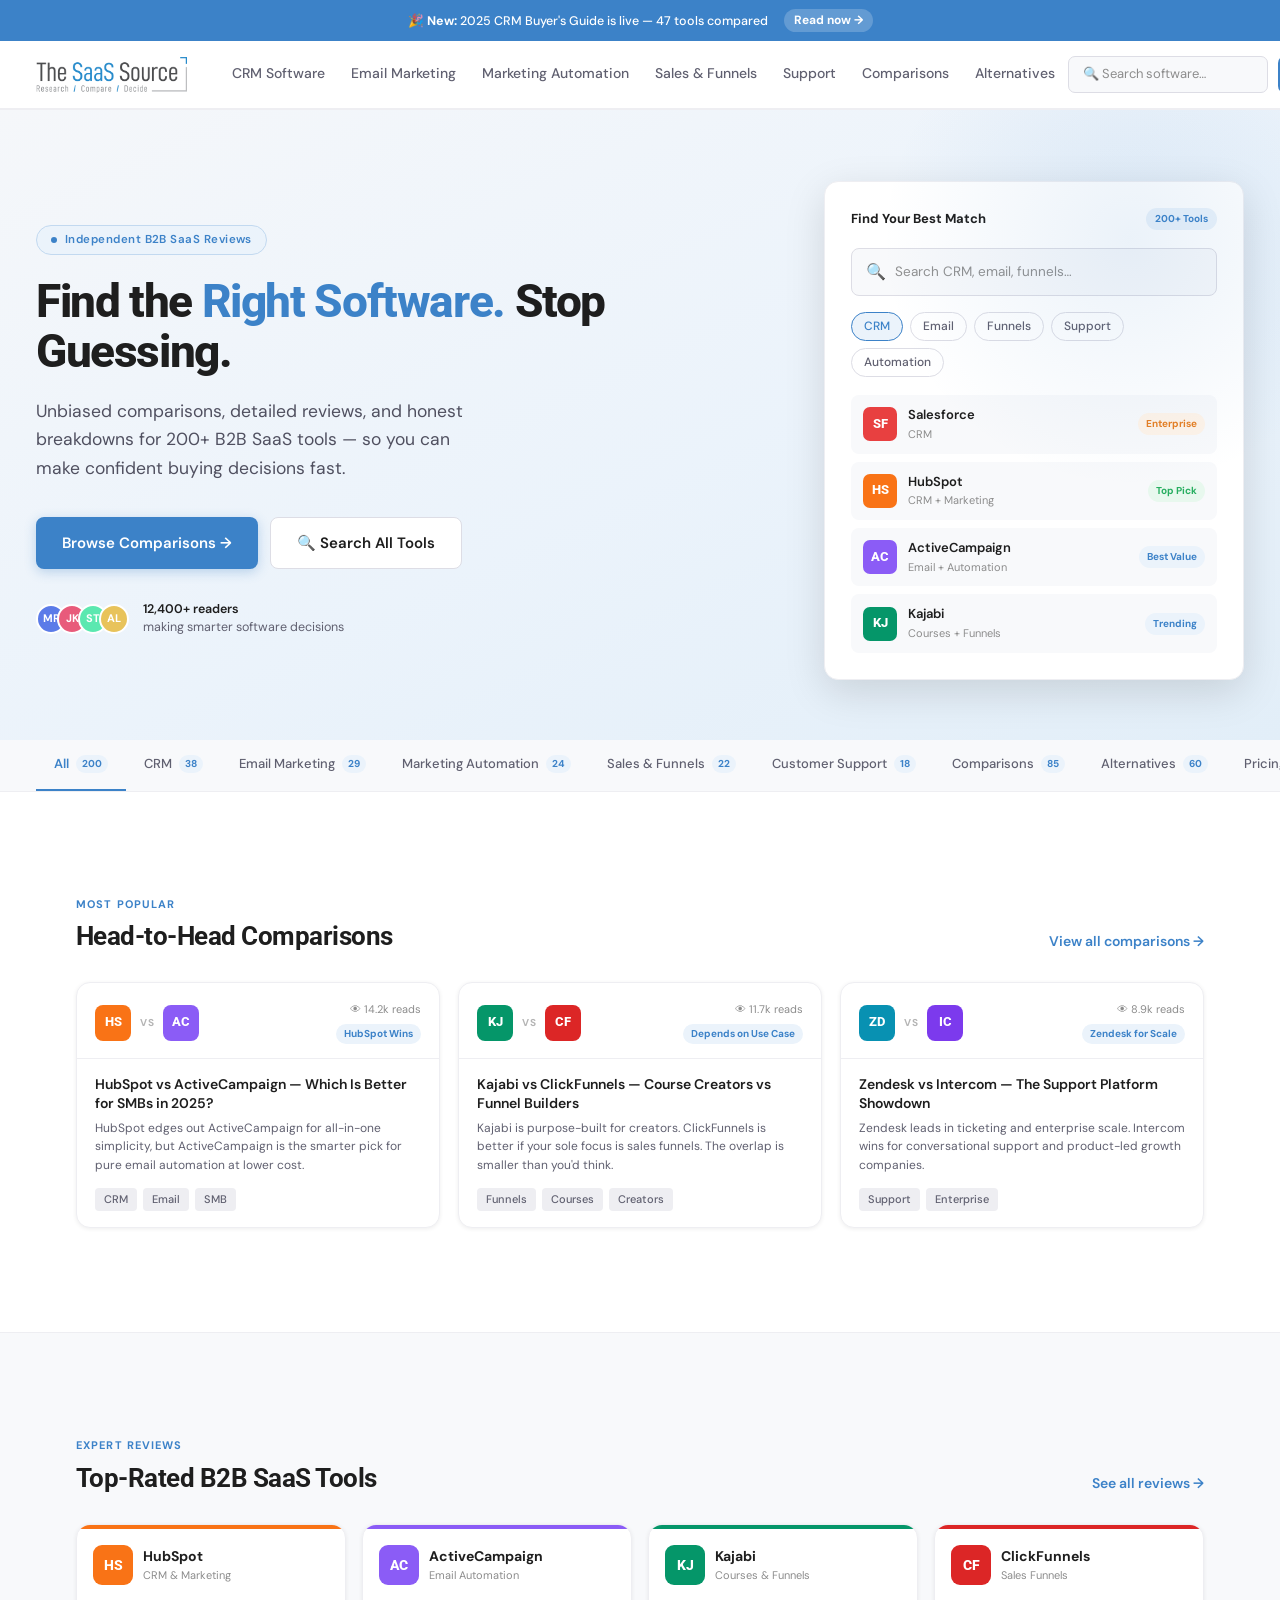
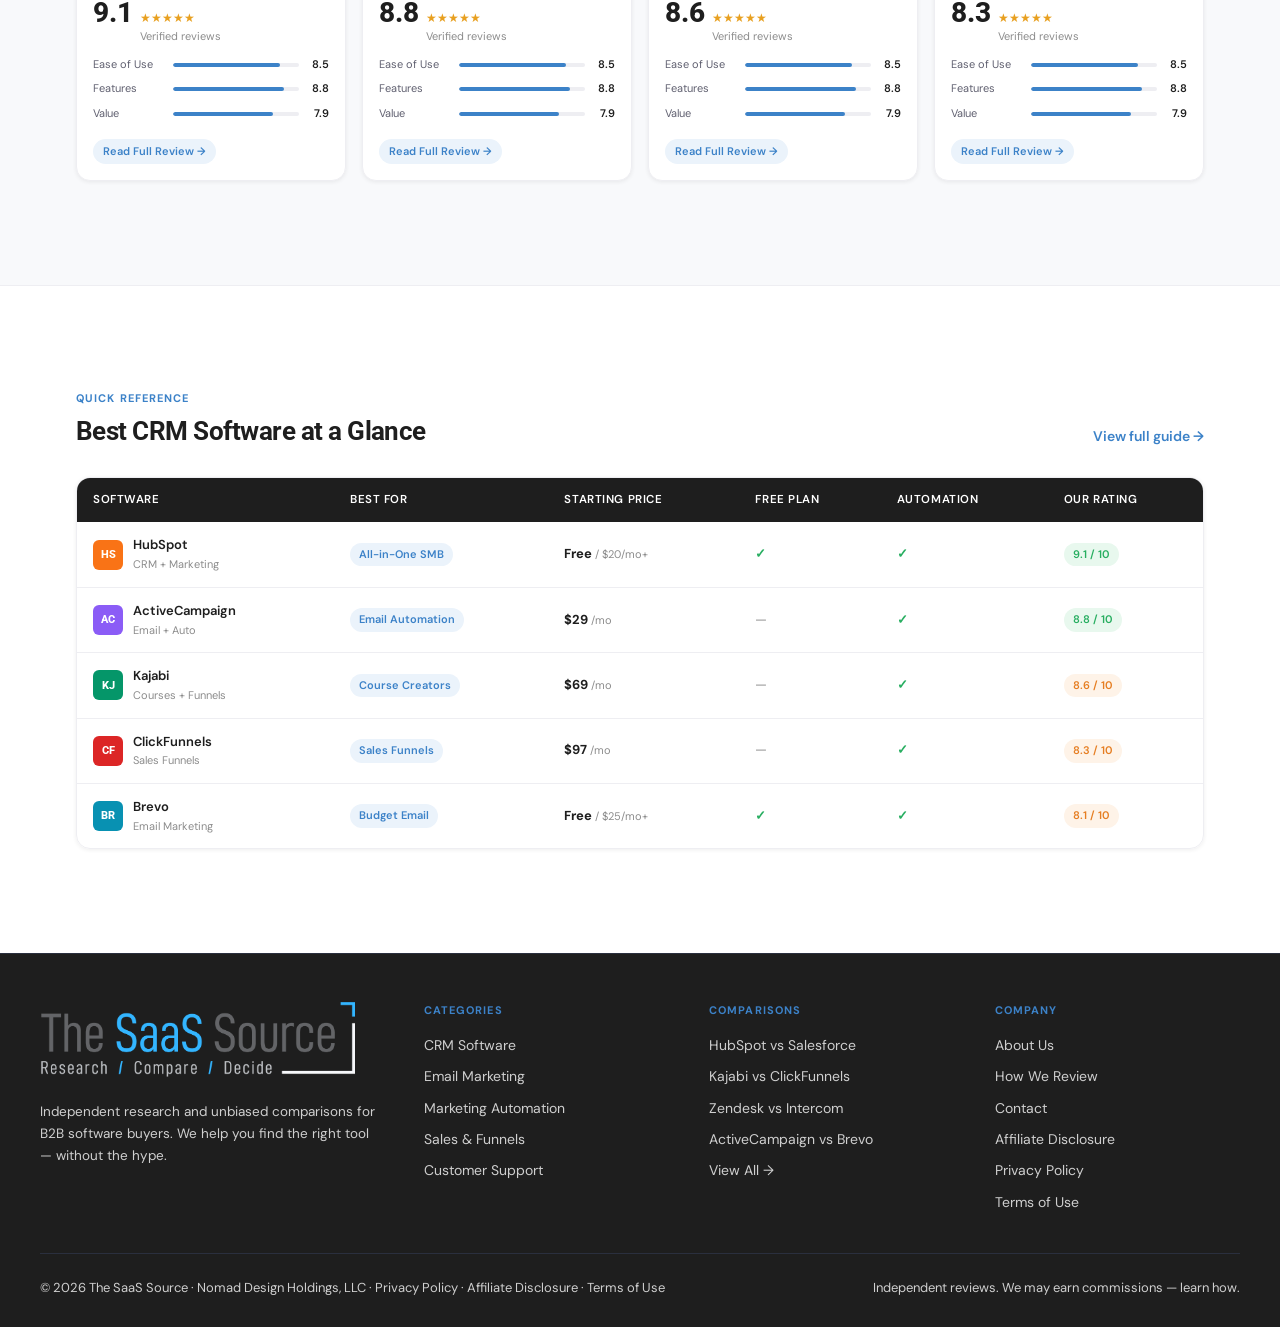
==== commit c15cf99c: "Add files via upload" ====
--- a/index.html
+++ b/index.html
@@ -330,7 +330,7 @@
     </div>
   </div>
   <div class="footer-bottom">
-    <div class="footer-legal">© 2025 The SaaS Source · Nomad Design Holdings, LLC · <a href="privacy-policy.html">Privacy Policy</a> · <a href="affiliate-disclosure.html">Affiliate Disclosure</a> · <a href="terms-of-use.html">Terms of Use</a></div>
+    <div class="footer-legal">© 2026 The SaaS Source · Nomad Design Holdings, LLC · <a href="privacy-policy.html">Privacy Policy</a> · <a href="affiliate-disclosure.html">Affiliate Disclosure</a> · <a href="terms-of-use.html">Terms of Use</a></div>
     <div class="footer-legal">Independent reviews. We may earn commissions — <a href="affiliate-disclosure.html">learn how</a>.</div>
   </div>
 </footer>
--- a/css/styles.css
+++ b/css/styles.css
@@ -44,7 +44,7 @@
   font-family: 'DM Sans', sans-serif;
   background: var(--white);
   color: var(--charcoal);
-  font-size: 15px;
+  font-size: 16px;
   line-height: 1.6;
   -webkit-font-smoothing: antialiased;
 }
@@ -99,7 +99,7 @@
 .nav-links { display: flex; align-items: center; gap: 0; flex: 1; }
 .nav-link {
   padding: 8px 13px;
-  font-size: 13px;
+  font-size: 14px;
   font-weight: 500;
   color: #606070;
   cursor: pointer;
@@ -223,7 +223,7 @@
 }
 .hero h1 .accent { color: var(--blue); }
 .hero-sub {
-  font-size: 16.5px;
+  font-size: 17.5px;
   color: #505060;
   line-height: 1.65;
   margin-bottom: 34px;
@@ -238,7 +238,7 @@
   color: white;
   padding: 13px 26px;
   border-radius: 8px;
-  font-size: 14px;
+  font-size: 15px;
   font-weight: 600;
   cursor: pointer;
   display: inline-flex;
@@ -254,7 +254,7 @@
   color: var(--ink);
   padding: 13px 26px;
   border-radius: 8px;
-  font-size: 14px;
+  font-size: 15px;
   font-weight: 600;
   cursor: pointer;
   border: 1px solid var(--gray-200);
@@ -413,7 +413,7 @@
   line-height: 1.2;
 }
 .sec-link {
-  font-size: 13px; font-weight: 600; color: var(--blue);
+  font-size: 14px; font-weight: 600; color: var(--blue);
   cursor: pointer; display: flex; align-items: center; gap: 5px; white-space: nowrap;
 }
 
@@ -537,7 +537,7 @@
   margin: 0 auto;
   width: 100%;
 }
-.breadcrumb { display: flex; align-items: center; gap: 8px; font-size: 12px; color: var(--gray-mid); margin-bottom: 20px; }
+.breadcrumb { display: flex; align-items: center; gap: 8px; font-size: 13px; color: var(--gray-mid); margin-bottom: 20px; }
 .breadcrumb a { color: var(--blue); cursor: pointer; }
 .breadcrumb span { color: var(--gray-light); }
 .detail-title {
@@ -550,7 +550,7 @@
   line-height: 1.15;
 }
 .detail-meta { display: flex; align-items: center; gap: 16px; margin-bottom: 24px; flex-wrap: wrap; }
-.dm-item { display: flex; align-items: center; gap: 6px; font-size: 13px; color: #606070; }
+.dm-item { display: flex; align-items: center; gap: 6px; font-size: 14px; color: #606070; }
 .dm-dot { width: 4px; height: 4px; background: var(--gray-200); border-radius: 50%; }
 .verdict-box {
   background: white;
@@ -658,7 +658,7 @@
   line-height: 1.1;
 }
 .cat-hero-sub {
-  font-size: 16px;
+  font-size: 17px;
   color: #505060;
   max-width: 600px;
   line-height: 1.6;
@@ -723,7 +723,7 @@
   font-family: 'Roboto', sans-serif; font-weight: 800; font-size: 20px; color: white;
 }
 .cat-list-info h3 { font-size: 16px; font-weight: 700; color: var(--ink); margin-bottom: 4px; }
-.cat-list-info p { font-size: 13px; color: #606070; line-height: 1.5; margin-bottom: 8px; }
+.cat-list-info p { font-size: 14px; color: #606070; line-height: 1.5; margin-bottom: 8px; }
 .cat-list-tags { display: flex; gap: 6px; flex-wrap: wrap; }
 .cat-list-actions { display: flex; flex-direction: column; align-items: flex-end; gap: 8px; min-width: 140px; }
 .cat-list-score {
@@ -750,7 +750,7 @@
   margin-bottom: 6px;
 }
 .review-form-section .form-subtitle {
-  font-size: 14px;
+  font-size: 15px;
   color: #606070;
   margin-bottom: 24px;
 }
@@ -771,7 +771,7 @@
   padding: 10px 14px;
   border: 1.5px solid var(--gray-200);
   border-radius: var(--radius);
-  font-size: 14px;
+  font-size: 15px;
   font-family: 'DM Sans', sans-serif;
   color: var(--ink);
   background: white;
@@ -817,7 +817,7 @@
   margin: 28px 0 12px;
 }
 .prose p {
-  font-size: 15px;
+  font-size: 16px;
   line-height: 1.75;
   color: #404050;
   margin-bottom: 16px;
@@ -826,7 +826,7 @@
   margin: 0 0 16px 20px;
 }
 .prose li {
-  font-size: 15px;
+  font-size: 16px;
   line-height: 1.75;
   color: #404050;
   margin-bottom: 8px;
@@ -854,7 +854,7 @@
   margin-bottom: 12px;
 }
 .page-hero p {
-  font-size: 16px;
+  font-size: 17px;
   color: #505060;
   max-width: 600px;
   line-height: 1.6;
@@ -868,7 +868,7 @@
 /* ─── CONTACT FORM ─── */
 .contact-grid { display: grid; grid-template-columns: 1fr 1fr; gap: 48px; }
 .contact-info h3 { font-family: 'Roboto', sans-serif; font-size: 18px; font-weight: 700; color: var(--ink); margin-bottom: 12px; }
-.contact-info p { font-size: 14px; color: #606070; line-height: 1.7; margin-bottom: 16px; }
+.contact-info p { font-size: 15px; color: #606070; line-height: 1.7; margin-bottom: 16px; }
 
 /* ─── FOOTER ─── */
 .footer {
@@ -885,22 +885,22 @@
   margin-left: auto;
   margin-right: auto;
 }
-.footer-brand p { font-size: 12.5px; color: #6A7288; line-height: 1.6; }
+.footer-brand p { font-size: 13.5px; color: #cfcfcf; line-height: 1.6; }
 .footer-brand .footer-logo {
   font-family: 'Roboto', sans-serif;
-  font-size: 18px;
+  font-size: 22px;
   font-weight: 800;
-  color: #8090A8;
+  color: #cfcfcf;
   margin-bottom: 14px;
 }
 .footer-brand .footer-logo .accent { color: var(--blue); }
-.footer-logo-img { height: 24px; object-fit: contain; filter: brightness(1.3); }
+.footer-logo-img { height: 75px; object-fit: contain; filter: brightness(1.3); }
 .footer-col h4 {
   font-size: 11px; font-weight: 700; letter-spacing: 0.1em;
-  text-transform: uppercase; color: #8090A8; margin-bottom: 14px;
+  text-transform: uppercase; color: #3C82C8; margin-bottom: 14px;
 }
 .footer-links { display: flex; flex-direction: column; gap: 9px; }
-.footer-link { font-size: 13px; color: #6A7288; cursor: pointer; transition: color 0.15s; }
+.footer-link { font-size: 14px; color: #cfcfcf; cursor: pointer; transition: color 0.15s; }
 .footer-link:hover { color: var(--blue); }
 .footer-bottom {
   padding-top: 24px;
@@ -913,8 +913,8 @@
   flex-wrap: wrap;
   gap: 12px;
 }
-.footer-legal { font-size: 12px; color: #4A5268; }
-.footer-legal a { color: #606880; cursor: pointer; }
+.footer-legal { font-size: 13px; color: #cfcfcf; }
+.footer-legal a { color: #cfcfcf; cursor: pointer; }
 .footer-legal a:hover { color: var(--blue); }
 
 /* ─── RESPONSIVE ─── */
